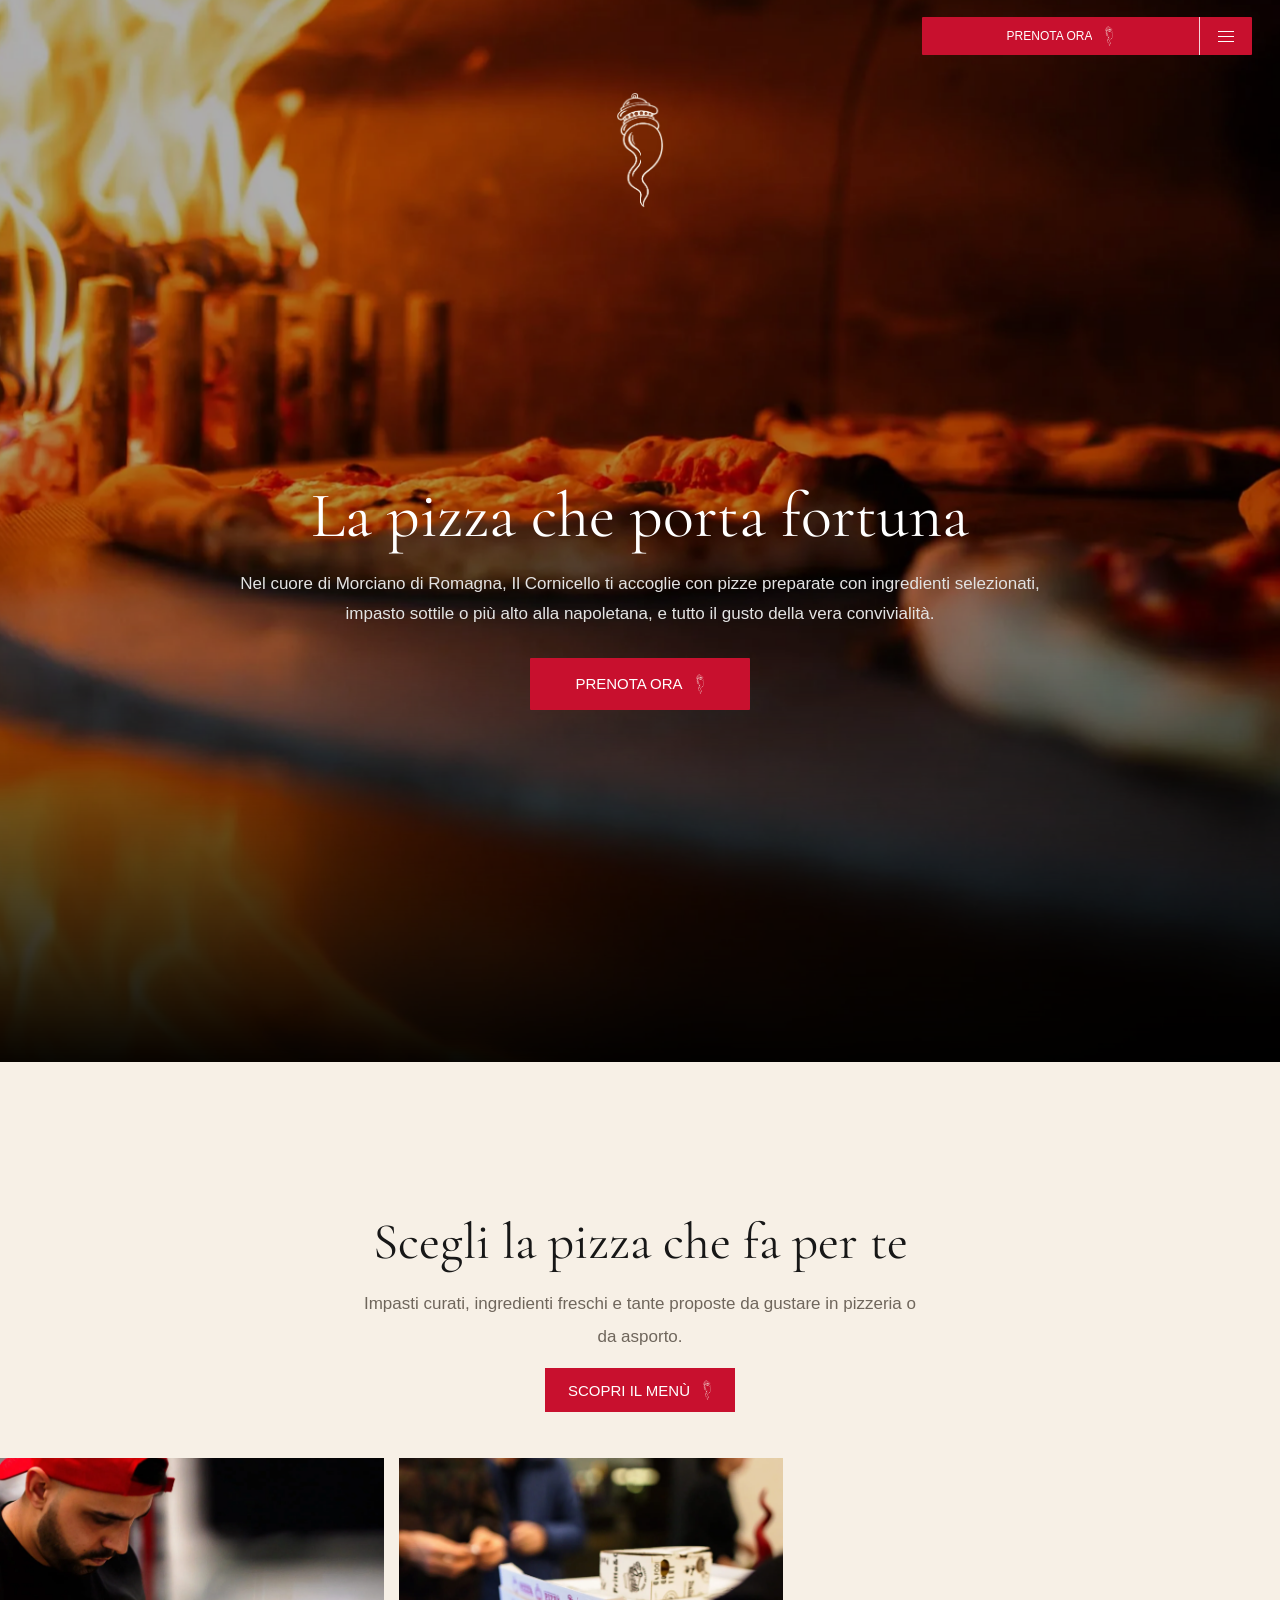
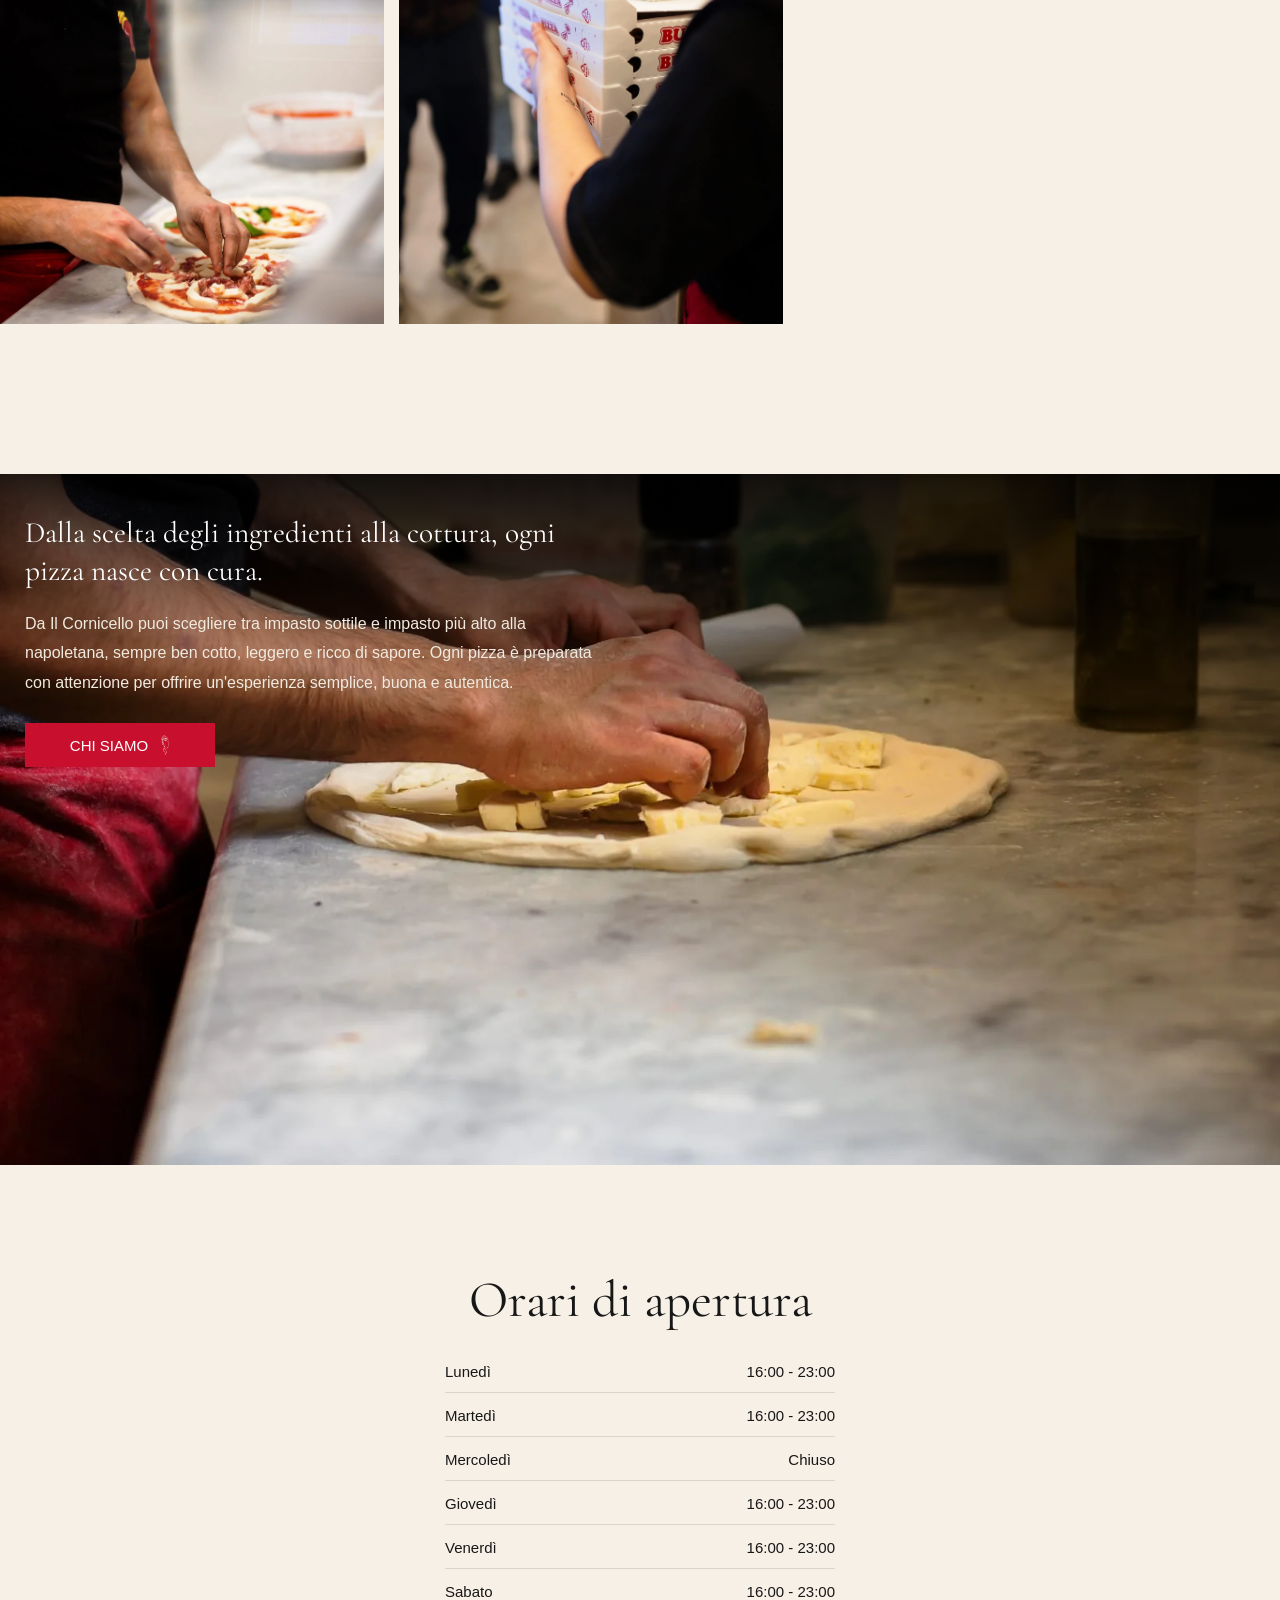
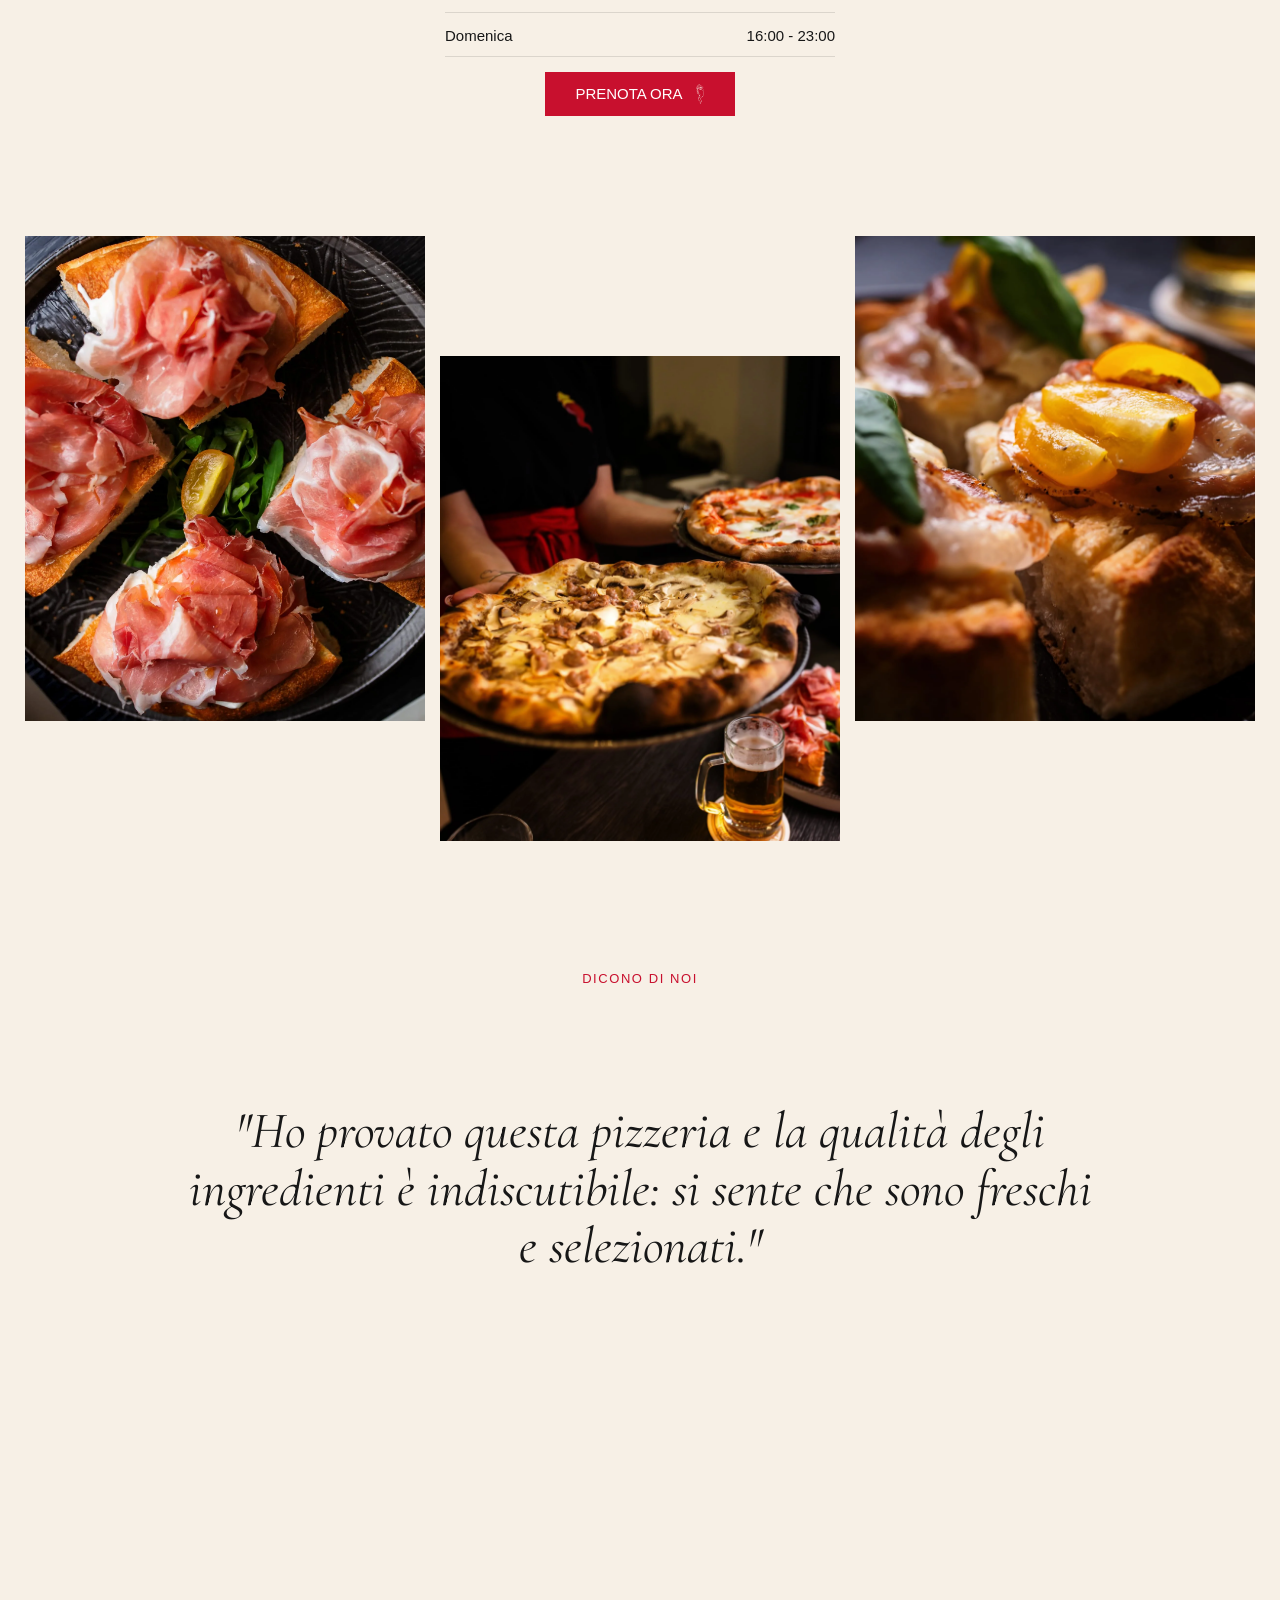
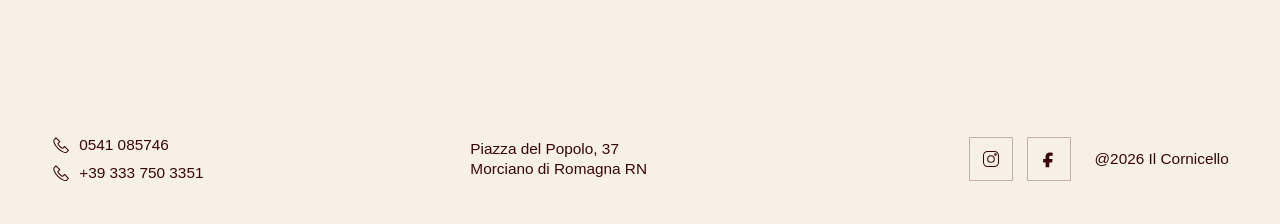
==== index.html @ b7843dc5 "Add Google Analytics tag" ====
<!doctype html>
<html lang="it">
  <head>
    <!-- Google tag (gtag.js) -->
    <script async src="https://www.googletagmanager.com/gtag/js?id=G-2DTFM0SFHN"></script>
    <script>
      window.dataLayer = window.dataLayer || [];
      function gtag(){dataLayer.push(arguments);}
      gtag('js', new Date());
      gtag('config', 'G-2DTFM0SFHN');
    </script>
    <meta charset="UTF-8" />
    <meta name="viewport" content="width=device-width, initial-scale=1.0" />
    <title>Il Cornicello | Pizzeria a Morciano di Romagna</title>
    <meta name="description" content="Il Cornicello è la pizzeria a Morciano di Romagna con pizze sottili, impasto più alto alla napoletana, fritti e specialità da gustare in pizzeria o da asporto." />
    <meta name="robots" content="index, follow, max-image-preview:large" />
    <meta name="theme-color" content="#d3072f" />
    <meta name="geo.region" content="IT-RN" />
    <meta name="geo.placename" content="Morciano di Romagna" />
    <link rel="canonical" href="https://pizzeriailcornicello.it/" />
    <link rel="alternate" hreflang="it-IT" href="https://pizzeriailcornicello.it/" />
    <link rel="alternate" hreflang="x-default" href="https://pizzeriailcornicello.it/" />
    <link rel="icon" type="image/png" href="assets/favicon.png?v=65" />
    <link rel="apple-touch-icon" href="assets/favicon.png?v=65" />
    <link rel="manifest" href="manifest.webmanifest" />
    <meta property="og:type" content="restaurant" />
    <meta property="og:locale" content="it_IT" />
    <meta property="og:site_name" content="Il Cornicello" />
    <meta property="og:title" content="Il Cornicello | Pizzeria a Morciano di Romagna" />
    <meta property="og:description" content="Pizze sottili, impasto più alto alla napoletana, fritti e specialità da gustare in pizzeria o da asporto a Morciano di Romagna." />
    <meta property="og:url" content="https://pizzeriailcornicello.it/" />
    <meta property="og:image" content="https://pizzeriailcornicello.it/assets/header-fire-pizza.webp" />
    <meta property="og:image:alt" content="Pizza de Il Cornicello nel forno" />
    <meta name="twitter:card" content="summary_large_image" />
    <meta name="twitter:title" content="Il Cornicello | Pizzeria a Morciano di Romagna" />
    <meta name="twitter:description" content="Pizze, fritti e specialità da Il Cornicello a Morciano di Romagna." />
    <meta name="twitter:image" content="https://pizzeriailcornicello.it/assets/header-fire-pizza.webp" />
    <link rel="preload" as="image" href="assets/header-fire-pizza.webp" fetchpriority="high" />
    <link rel="preconnect" href="https://fonts.googleapis.com" />
    <link rel="preconnect" href="https://fonts.gstatic.com" crossorigin />
    <link rel="preload" as="style" href="https://fonts.googleapis.com/css2?family=Cormorant+Garamond:wght@400;500&display=swap" onload="this.onload=null;this.rel='stylesheet'" />
    <link rel="preload" as="style" href="https://api.fontshare.com/v2/css?f[]=author@400&display=swap" onload="this.onload=null;this.rel='stylesheet'" />
    <noscript>
      <link href="https://fonts.googleapis.com/css2?family=Cormorant+Garamond:wght@400;500&display=swap" rel="stylesheet" />
      <link href="https://api.fontshare.com/v2/css?f[]=author@400&display=swap" rel="stylesheet" />
    </noscript>
    <link rel="stylesheet" href="styles.css?v=99" />
    <script type="application/ld+json">
      {
        "@context": "https://schema.org",
        "@graph": [
          {
            "@type": "WebSite",
            "@id": "https://pizzeriailcornicello.it/#website",
            "url": "https://pizzeriailcornicello.it/",
            "name": "Il Cornicello",
            "inLanguage": "it-IT"
          },
          {
            "@type": "Restaurant",
            "@id": "https://pizzeriailcornicello.it/#restaurant",
            "name": "Il Cornicello",
            "url": "https://pizzeriailcornicello.it/",
            "image": "https://pizzeriailcornicello.it/assets/header-fire-pizza.webp",
            "logo": "https://pizzeriailcornicello.it/assets/favicon.png",
            "servesCuisine": ["Pizza", "Pizzeria"],
            "telephone": ["+390541085746", "+393337503351"],
            "address": {
              "@type": "PostalAddress",
              "streetAddress": "Piazza del Popolo, 37",
              "postalCode": "47833",
              "addressLocality": "Morciano di Romagna",
              "addressRegion": "RN",
              "addressCountry": "IT"
            },
            "sameAs": [
              "https://www.instagram.com/pizzeria_il_cornicello/",
              "https://www.facebook.com/p/il-cornicello-61568496235045/"
            ],
            "hasMenu": "https://pizzeriailcornicello.it/assets/menu.pdf",
            "openingHoursSpecification": [
              {
                "@type": "OpeningHoursSpecification",
                "dayOfWeek": ["Monday", "Tuesday", "Thursday", "Friday", "Saturday", "Sunday"],
                "opens": "16:00",
                "closes": "23:00"
              }
            ]
          }
        ]
      }
    </script>
  </head>
  <body>
    <header class="site-header" data-header>
      <div class="header-actions">
        <a class="phone header-cta" href="https://wa.me/393773758689" target="_blank" rel="noopener noreferrer">PRENOTA ORA</a>
        <button class="menu-toggle" type="button" aria-label="Apri menu" aria-expanded="false" data-menu-toggle>
          <span></span>
          <span></span>
          <span></span>
        </button>
      </div>
    </header>

    <aside class="menu-drawer" aria-hidden="true" data-drawer>
      <div class="drawer-view drawer-view-menu" data-drawer-menu>
        <img class="drawer-logo" src="assets/outline-logo-white.webp" alt="" loading="lazy" decoding="async" />
        <nav class="drawer-links">
          <a href="#top">Home</a>
          <a href="assets/menu.pdf" type="application/pdf">Menù</a>
          <a href="chi-siamo.html">Chi siamo</a>
        </nav>
        <div class="drawer-contact">
          <p>Piazza del Popolo, 37<br />47833 Morciano di Romagna RN</p>
          <a href="tel:0541085746">
            <svg viewBox="0 0 24 24" aria-hidden="true">
              <path d="M6.6 3.8 4.3 6.1c-.8.8-.7 2.7.2 4.8 1 2.3 2.8 4.8 4.8 6.8s4.5 3.8 6.8 4.8c2.1.9 4 .9 4.8.2l2.3-2.3-5.1-5.1-2.2 2.2c-.5.5-2.4-.4-4.2-2.2s-2.7-3.7-2.2-4.2l2.2-2.2-5.1-5.1Z"></path>
            </svg>
            0541 085746
          </a>
          <a href="tel:+393337503351">
            <svg viewBox="0 0 24 24" aria-hidden="true">
              <path d="M6.6 3.8 4.3 6.1c-.8.8-.7 2.7.2 4.8 1 2.3 2.8 4.8 4.8 6.8s4.5 3.8 6.8 4.8c2.1.9 4 .9 4.8.2l2.3-2.3-5.1-5.1-2.2 2.2c-.5.5-2.4-.4-4.2-2.2s-2.7-3.7-2.2-4.2l2.2-2.2-5.1-5.1Z"></path>
            </svg>
            +39 333 750 3351
          </a>
        </div>
        <div class="drawer-socials" aria-label="Social">
          <a href="https://www.instagram.com/pizzeria_il_cornicello/?hl=en" aria-label="Instagram" target="_blank" rel="noopener noreferrer">
            <svg viewBox="0 0 24 24" aria-hidden="true">
              <rect x="3" y="3" width="18" height="18" rx="5"></rect>
              <circle cx="12" cy="12" r="4"></circle>
              <circle cx="17.4" cy="6.6" r="1"></circle>
            </svg>
          </a>
          <a href="https://www.facebook.com/p/il-cornicello-61568496235045/" aria-label="Facebook" target="_blank" rel="noopener noreferrer">
            <svg viewBox="0 0 24 24" aria-hidden="true">
              <path d="M14 8.2h2.4V4.4A18 18 0 0 0 13 4.2c-3.4 0-5.1 2.1-5.1 5v2.7H5v4.2h2.9V22h4.4v-5.9h3.4l.6-4.2h-4V9.6c0-.9.4-1.4 1.7-1.4Z"></path>
            </svg>
          </a>
        </div>
        <p>@2026 Il Cornicello</p>
      </div>
    </aside>

    <main id="top">
      <section class="hero" aria-label="Il Cornicello">
        <img src="assets/header-fire-pizza.webp" alt="Pizza nel forno a legna con fiamme vive" fetchpriority="high" decoding="async" />
        <img class="hero-mark" src="assets/outline-logo-white.webp" alt="" decoding="async" />
        <div class="hero-copy">
          <h1 data-reveal>La pizza che porta fortuna</h1>
          <p data-reveal>Nel cuore di Morciano di Romagna, Il Cornicello ti accoglie con pizze preparate con ingredienti selezionati, impasto sottile o più alto alla napoletana, e tutto il gusto della vera convivialità.</p>
          <a class="button button-light" href="https://wa.me/393773758689" target="_blank" rel="noopener noreferrer">PRENOTA ORA</a>
        </div>
      </section>

      <section class="intro-section" id="menu">
        <div class="section-copy centered">
          <h2 data-reveal>Scegli la pizza che fa per te</h2>
          <p data-reveal>Impasti curati, ingredienti freschi e tante proposte da gustare in pizzeria o da asporto.</p>
          <a class="text-link" href="assets/menu.pdf" type="application/pdf">Scopri il menù</a>
        </div>
        <div class="marquee" aria-hidden="true" data-marquee>
          <div class="marquee-track">
            <figure><img src="assets/gallery-pizzaiolo-pizza.webp" alt="" loading="eager" decoding="async" /></figure>
            <figure><img src="assets/gallery-forno-pizza.webp" alt="" loading="eager" decoding="async" /></figure>
            <figure><img src="assets/gallery-crostini.webp" alt="" loading="eager" decoding="async" /></figure>
            <figure><img src="assets/gallery-fritti-birra.webp" alt="" loading="eager" decoding="async" /></figure>
            <figure><img src="assets/slideshow-baba.webp" alt="" loading="eager" decoding="async" /></figure>
            <figure><img src="assets/gallery-pizza-gialla.webp" alt="" loading="eager" decoding="async" /></figure>
            <figure aria-hidden="true"><img src="assets/gallery-pizzaiolo-pizza.webp" alt="" loading="eager" decoding="async" /></figure>
            <figure aria-hidden="true"><img src="assets/gallery-forno-pizza.webp" alt="" loading="eager" decoding="async" /></figure>
            <figure aria-hidden="true"><img src="assets/gallery-crostini.webp" alt="" loading="eager" decoding="async" /></figure>
            <figure aria-hidden="true"><img src="assets/gallery-fritti-birra.webp" alt="" loading="eager" decoding="async" /></figure>
            <figure aria-hidden="true"><img src="assets/slideshow-baba.webp" alt="" loading="eager" decoding="async" /></figure>
            <figure aria-hidden="true"><img src="assets/gallery-pizza-gialla.webp" alt="" loading="eager" decoding="async" /></figure>
          </div>
        </div>
      </section>

      <section class="story-panel" id="story">
        <img src="assets/story-ingredients-pizzaiolo.webp" alt="Pizzaiolo de Il Cornicello mentre prepara una pizza al banco" loading="lazy" decoding="async" />
        <div class="story-copy">
          <h2 data-reveal>Dalla scelta degli ingredienti alla cottura, ogni pizza nasce con cura.</h2>
          <p data-reveal>Da Il Cornicello puoi scegliere tra impasto sottile e impasto più alto alla napoletana, sempre ben cotto, leggero e ricco di sapore. Ogni pizza è preparata con attenzione per offrire un'esperienza semplice, buona e autentica.</p>
          <a class="text-link story-link" href="chi-siamo.html">Chi siamo</a>
        </div>
      </section>

      <section class="hours-section" id="hours">
        <div class="section-copy centered hours-copy">
          <h2 class="hours-title" data-reveal>Orari di apertura</h2>
          <ul class="hours-list">
            <li><span>Lunedì</span><span>16:00 - 23:00</span></li>
            <li><span>Martedì</span><span>16:00 - 23:00</span></li>
            <li><span>Mercoledì</span><span>Chiuso</span></li>
            <li><span>Giovedì</span><span>16:00 - 23:00</span></li>
            <li><span>Venerdì</span><span>16:00 - 23:00</span></li>
            <li><span>Sabato</span><span>16:00 - 23:00</span></li>
            <li><span>Domenica</span><span>16:00 - 23:00</span></li>
          </ul>
          <a class="text-link" href="https://wa.me/393773758689" target="_blank" rel="noopener noreferrer">PRENOTA ORA</a>
        </div>

        <div class="staggered-grid bottom-grid" data-hours-gallery>
          <figure><img src="assets/hours-restaurant-1.webp" alt="Crostini e specialità serviti da Il Cornicello" loading="lazy" decoding="async" /></figure>
          <figure><img src="assets/hours-restaurant-2.webp" alt="Pizza e prodotti de Il Cornicello pronti al tavolo" loading="lazy" decoding="async" /></figure>
          <figure><img src="assets/hours-restaurant-3.webp" alt="Pizza de Il Cornicello servita con birra" loading="lazy" decoding="async" /></figure>
        </div>
      </section>

      <section class="news-section" id="reviews">
        <h2 class="reviews-title" data-reveal>Dicono di noi</h2>
        <div class="review-slider" id="review-list" data-review-slider>
          <article class="review-card is-active">
            <blockquote>"Ho provato questa pizzeria e la qualità degli ingredienti è indiscutibile: si sente che sono freschi e selezionati."</blockquote>
          </article>
          <article class="review-card">
            <blockquote>"Fanno sia impasto sottile che impasto un po' più alto alla napoletana, ma ben cotto e non gommoso."</blockquote>
          </article>
          <article class="review-card">
            <blockquote>"Pizza super ed ottima con ingredienti di qualità. Li straconsiglio perché oltre a fare una buonissima pizza sono davvero davvero molto carini e gentili. Grazie alla prossima."</blockquote>
          </article>
          <article class="review-card">
            <blockquote>"Una delle pizzerie migliori in cui sia mai stato. Esperienza veramente eccellente, l'ambiente è curato e pulito. Il personale è accogliente, gentile e sempre disponibile per ogni cosa."</blockquote>
          </article>
          <article class="review-card">
            <blockquote>"Il cibo non è assolutamente da meno: dei panini incredibili e una pizza fritta a dir poco speciale. Da provare assolutamente."</blockquote>
          </article>
          <article class="review-card">
            <blockquote>"Tutto perfetto! Pizze fantastiche, belle ma soprattutto molto buone! Servizio molto veloce e personale molto gentile e accogliente. TUTTO TOP."</blockquote>
          </article>
        </div>
      </section>
    </main>

    <footer class="site-footer" id="contacts">
      <div class="footer-minimal">
        <div class="footer-phone-stack" aria-label="Telefono">
          <a class="footer-phone" href="tel:0541085746" aria-label="Chiama Il Cornicello al numero fisso">
            <svg viewBox="0 0 24 24" aria-hidden="true">
              <path d="M6.6 3.8 4.3 6.1c-.8.8-.7 2.7.2 4.8 1 2.3 2.8 4.8 4.8 6.8s4.5 3.8 6.8 4.8c2.1.9 4 .9 4.8.2l2.3-2.3-5.1-5.1-2.2 2.2c-.5.5-2.4-.4-4.2-2.2s-2.7-3.7-2.2-4.2l2.2-2.2-5.1-5.1Z"></path>
            </svg>
            <span class="footer-phone-text">0541 085746</span>
          </a>
          <a class="footer-phone" href="tel:+393337503351" aria-label="Chiama Il Cornicello al cellulare">
            <svg viewBox="0 0 24 24" aria-hidden="true">
              <path d="M6.6 3.8 4.3 6.1c-.8.8-.7 2.7.2 4.8 1 2.3 2.8 4.8 4.8 6.8s4.5 3.8 6.8 4.8c2.1.9 4 .9 4.8.2l2.3-2.3-5.1-5.1-2.2 2.2c-.5.5-2.4-.4-4.2-2.2s-2.7-3.7-2.2-4.2l2.2-2.2-5.1-5.1Z"></path>
            </svg>
            <span class="footer-phone-text">+39 333 750 3351</span>
          </a>
        </div>
        <address>Piazza del Popolo, 37<br />Morciano di Romagna RN</address>
        <nav class="footer-socials" aria-label="Social footer">
          <a href="https://www.instagram.com/pizzeria_il_cornicello/?hl=en" aria-label="Instagram" target="_blank" rel="noopener noreferrer">
            <svg viewBox="0 0 24 24" aria-hidden="true">
              <rect x="3" y="3" width="18" height="18" rx="5"></rect>
              <circle cx="12" cy="12" r="4"></circle>
              <circle cx="17.4" cy="6.6" r="1"></circle>
            </svg>
          </a>
          <a href="https://www.facebook.com/p/il-cornicello-61568496235045/" aria-label="Facebook" target="_blank" rel="noopener noreferrer">
            <svg viewBox="0 0 24 24" aria-hidden="true">
              <path d="M14 8.2h2.4V4.4A18 18 0 0 0 13 4.2c-3.4 0-5.1 2.1-5.1 5v2.7H5v4.2h2.9V22h4.4v-5.9h3.4l.6-4.2h-4V9.6c0-.9.4-1.4 1.7-1.4Z"></path>
            </svg>
          </a>
        </nav>
        <p>@2026 Il Cornicello</p>
      </div>
    </footer>

    <script src="script.js?v=99"></script>
  </body>
</html>
---- styles.css ----
:root {
  --red: #c8102e;
  --gold: #d9a441;
  --cream: #f7f0e6;
  --black: #171717;
  --green: #3f5a36;
  --gray: #6f665c;
  --muted: #c9bba8;
  --white: #ffffff;
  --footer-field: #2b2b2b;
  --gilda: "Cormorant Garamond", Georgia, serif;
  --luxury: "Cormorant Garamond", Georgia, serif;
  --body: "Author", Arial, sans-serif;
  --nav-width: 330px;
  --nav-height: 38px;
  --menu-duration: 760ms;
  --menu-ease: cubic-bezier(0.22, 0.61, 0.36, 1);
  --menu-blur: 22px;
}

* {
  box-sizing: border-box;
}

html {
  max-width: 100%;
  overscroll-behavior-x: none;
  overflow-x: hidden;
  scroll-behavior: smooth;
  width: 100%;
}

body {
  margin: 0;
  background: var(--cream);
  color: var(--black);
  font-family: var(--body);
  font-weight: 400;
  letter-spacing: 0;
  max-width: 100%;
  overscroll-behavior-x: none;
  overflow-x: hidden;
  width: 100%;
}

img {
  -webkit-touch-callout: none;
  -webkit-user-drag: none;
  -webkit-user-select: none;
  display: block;
  height: 100%;
  object-fit: cover;
  pointer-events: none;
  user-select: none;
  width: 100%;
}

a {
  color: inherit;
  text-decoration: none;
}

.site-header {
  align-items: center;
  color: var(--white);
  display: flex;
  justify-content: flex-end;
  left: 0;
  min-height: 72px;
  padding: 14px 28px;
  position: fixed;
  right: 0;
  top: 0;
  transform: none;
  transition: color 180ms ease;
  z-index: 10;
}

.site-header.is-scrolled,
.site-header.is-open {
  backdrop-filter: none;
}

.phone {
  font-size: 15px;
  font-weight: 400;
  line-height: 1.8;
}

.header-actions {
  align-items: center;
  background: var(--red);
  border: 0;
  border-radius: 1px;
  display: flex;
  min-height: var(--nav-height);
  overflow: hidden;
  position: relative;
  flex: 0 0 var(--nav-width);
  transition: opacity 240ms ease, transform 680ms cubic-bezier(0.19, 1, 0.22, 1);
  width: var(--nav-width);
  z-index: 11;
}

.header-actions::before,
.header-actions::after {
  background-repeat: no-repeat;
  content: "";
  inset: 0;
  pointer-events: none;
  position: absolute;
  z-index: 3;
}

.header-actions::before {
  background-image:
    linear-gradient(rgba(255, 255, 255, 0.92), rgba(255, 255, 255, 0.92)),
    linear-gradient(rgba(255, 255, 255, 0.92), rgba(255, 255, 255, 0.92));
  background-position: left top, left bottom;
  background-size: 100% 1px, 100% 1px;
  transform: scaleX(0);
  transform-origin: left;
  transition: transform var(--menu-duration) var(--menu-ease);
}

.header-actions::after {
  display: none;
}

body.menu-open .header-actions {
  opacity: 1;
  pointer-events: auto;
  transform: none;
}

body.menu-open .header-actions::before {
  transform: scaleX(1);
}

.header-cta {
  align-items: center;
  background: transparent;
  border: 0;
  border-radius: 0;
  border-right: 1px solid rgba(255, 255, 255, 0.82);
  color: var(--white);
  display: inline-flex;
  font-size: 12px;
  flex: 1 1 auto;
  justify-content: center;
  min-height: var(--nav-height);
  min-width: 0;
  gap: 12px;
  outline: 0;
  padding: 0 48px;
  text-transform: uppercase;
  transition: background 180ms ease, color 180ms ease, transform 180ms ease;
  -webkit-tap-highlight-color: transparent;
}

.header-cta:hover {
  background: var(--white);
  color: var(--red);
  transform: none;
}

body.menu-open .header-cta:hover,
body.menu-open .menu-toggle:hover {
  background: var(--white);
  color: var(--red);
}

.header-cta:hover .cta-icon::before,
body.menu-open .header-cta:hover .cta-icon::before {
  background-image: url("assets/outline-logo-red.webp");
}

.menu-toggle {
  background: transparent;
  border: 0;
  border-radius: 0;
  color: var(--white);
  display: grid;
  gap: 4px;
  height: var(--nav-height);
  outline: 0;
  place-content: center;
  padding: 0;
  transition: background 180ms ease, transform 180ms ease;
  flex: 0 0 52px;
  width: 52px;
  z-index: 2;
  -webkit-tap-highlight-color: transparent;
}

.header-cta:focus,
.header-cta:focus-visible,
.menu-toggle:focus,
.menu-toggle:focus-visible {
  outline: 0;
  box-shadow: none;
}

.menu-toggle span {
  background: currentColor;
  display: block;
  height: 1px;
  position: static;
  transition: opacity var(--menu-duration) var(--menu-ease), transform var(--menu-duration) var(--menu-ease);
  width: 16px;
}

body.menu-open .menu-toggle span:first-child {
  transform: translateY(5px) rotate(45deg);
}

body.menu-open .menu-toggle span:nth-child(2) {
  opacity: 0;
}

body.menu-open .menu-toggle span:last-child {
  transform: translateY(-5px) rotate(-45deg);
}

.menu-toggle:hover {
  background: rgba(255, 255, 255, 0.1);
  color: var(--white);
  transform: none;
}

.menu-drawer {
  background: var(--red);
  border: 0;
  border-radius: 1px;
  color: var(--cream);
  display: grid;
  grid-template-rows: auto auto auto auto;
  height: 0;
  opacity: 1;
  overflow: hidden;
  pointer-events: none;
  position: fixed;
  right: 28px;
  top: calc(14px + var(--nav-height));
  transform: none;
  transform-origin: top right;
  transition: height var(--menu-duration) var(--menu-ease);
  width: var(--nav-width);
  z-index: 9;
}

body.menu-instant-close .menu-drawer {
  transition: none;
}

body.menu-closing .menu-drawer {
  transition: height var(--menu-duration) var(--menu-ease);
}

body.menu-open .menu-drawer {
  height: min(582px, calc(100vh - 28px - var(--nav-height)));
  pointer-events: auto;
  transform: none;
  width: var(--nav-width);
}

.drawer-view {
  display: grid;
  grid-template-rows: auto auto auto auto;
  inset: 0;
  min-height: 100%;
  opacity: 0.58;
  overflow: hidden;
  position: absolute;
  filter: blur(var(--menu-blur));
  transform: translateY(-4px);
  transition: filter var(--menu-duration) var(--menu-ease), opacity var(--menu-duration) ease, transform var(--menu-duration) var(--menu-ease);
}

.drawer-view-menu {
  pointer-events: auto;
}

body.menu-open .drawer-view {
  filter: blur(0);
  opacity: 1;
  transform: translateY(0);
  transition-delay: 0ms;
}

body.menu-closing .drawer-view,
body.menu-instant-close .drawer-view {
  filter: blur(var(--menu-blur));
  opacity: 0.24;
  pointer-events: none;
  transform: translateY(0);
  transition: filter var(--menu-duration) var(--menu-ease), opacity var(--menu-duration) ease, transform var(--menu-duration) var(--menu-ease);
}

.drawer-logo {
  opacity: 0.55;
  height: 50px;
  justify-self: start;
  margin: 20px 22px 0;
  object-fit: contain;
  transform: translateY(10px);
  transition: filter var(--menu-duration) var(--menu-ease), opacity var(--menu-duration) ease, transform var(--menu-duration) var(--menu-ease);
  width: 23px;
  filter: blur(18px);
}

body.menu-open .drawer-logo {
  filter: blur(0);
  opacity: 1;
  transform: translateY(0);
}

.drawer-links {
  display: grid;
  gap: 5px;
  padding: 14px 22px 14px;
}

.drawer-links a {
  align-items: baseline;
  display: block;
  font-family: var(--gilda);
  font-size: clamp(31px, 3vw, 39px);
  filter: blur(var(--menu-blur));
  opacity: 0.58;
  line-height: 1;
  transform: translateY(16px);
  position: relative;
  transition: color 220ms ease, filter var(--menu-duration) var(--menu-ease), opacity var(--menu-duration) ease, transform var(--menu-duration) var(--menu-ease);
}

body.menu-open .drawer-links a {
  filter: blur(0);
  opacity: 1;
  transform: translateY(0);
  transition:
    color 220ms ease,
    filter var(--menu-duration) var(--menu-ease),
    opacity var(--menu-duration) ease,
    transform var(--menu-duration) var(--menu-ease);
}

body.menu-closing .drawer-logo,
body.menu-closing .drawer-links a,
body.menu-closing .drawer-contact,
body.menu-closing .drawer-socials,
body.menu-closing .drawer-view-menu > p,
body.menu-instant-close .drawer-logo,
body.menu-instant-close .drawer-links a,
body.menu-instant-close .drawer-contact,
body.menu-instant-close .drawer-socials,
body.menu-instant-close .drawer-view-menu > p {
  filter: blur(16px);
  opacity: 0.18;
  transform: translateY(0);
  transition: filter var(--menu-duration) var(--menu-ease), opacity var(--menu-duration) ease, transform var(--menu-duration) var(--menu-ease);
  transition-delay: 0ms;
}

body.menu-instant-close .drawer-view,
body.menu-instant-close .drawer-logo,
body.menu-instant-close .drawer-links a,
body.menu-instant-close .drawer-contact,
body.menu-instant-close .drawer-socials,
body.menu-instant-close .drawer-view-menu > p {
  transition: none;
}

.drawer-links a:hover {
  color: var(--gold);
  filter: blur(0);
  transform: none;
}

.drawer-links a::after {
  background: currentColor;
  bottom: -3px;
  content: "";
  height: 1px;
  left: 0;
  position: absolute;
  transform: scaleX(0);
  transform-origin: left;
  transition: transform 260ms ease;
  width: 100%;
}

.drawer-links a:hover::after {
  transform: scaleX(1);
}

.drawer-contact,
.drawer-socials,
.drawer-view-menu > p {
  border-top: 1px solid rgba(255, 255, 255, 0.54);
  display: flex;
  gap: 14px;
  filter: blur(16px);
  opacity: 0.55;
  padding: 10px 22px;
  transform: translateY(12px);
  transition: opacity var(--menu-duration) ease, transform var(--menu-duration) var(--menu-ease), filter var(--menu-duration) var(--menu-ease);
}

body.menu-open .drawer-contact,
body.menu-open .drawer-socials,
body.menu-open .drawer-view-menu > p {
  filter: blur(0);
  opacity: 1;
  transform: translateY(0);
}

.drawer-contact {
  align-items: flex-start;
  flex-direction: column;
  gap: 3px;
}

.drawer-contact p,
.drawer-contact a {
  font-family: var(--gilda);
  font-size: clamp(16px, 1.8vw, 20px);
  line-height: 1.18;
  margin: 0;
  position: relative;
  transition: color 220ms ease, transform 220ms ease;
}

.drawer-contact a {
  align-items: center;
  display: inline-flex;
  gap: 8px;
}

.drawer-contact a svg {
  fill: none;
  height: 16px;
  stroke: currentColor;
  stroke-linecap: round;
  stroke-linejoin: round;
  stroke-width: 1.35;
  width: 16px;
}

.drawer-contact a:hover {
  color: var(--gold);
  transform: translateY(-2px);
}

.drawer-contact a::after {
  background: currentColor;
  bottom: -2px;
  content: "";
  height: 1px;
  left: 0;
  position: absolute;
  transform: scaleX(0);
  transform-origin: left;
  transition: transform 240ms ease;
  width: 100%;
}

.drawer-contact a:hover::after {
  transform: scaleX(1);
}

.drawer-socials a {
  align-items: center;
  border: 1px solid rgba(247, 240, 230, 0.8);
  border-radius: 1px;
  display: inline-flex;
  height: 30px;
  justify-content: center;
  transition: background 220ms ease, color 220ms ease, transform 220ms ease;
  width: 30px;
}

.drawer-socials a:hover {
  background: var(--white);
  color: var(--red);
  transform: translateY(-2px);
}

.drawer-socials svg {
  fill: none;
  height: 18px;
  stroke: currentColor;
  stroke-linecap: round;
  stroke-linejoin: round;
  stroke-width: 1.2;
  width: 18px;
}

.drawer-socials path {
  fill: currentColor;
  stroke: none;
}

.drawer-socials a:first-child svg {
  fill: none;
}

.drawer-socials a:first-child path {
  fill: none;
  stroke: currentColor;
}

.drawer-view-menu > p {
  font-family: var(--gilda);
  font-size: clamp(16px, 2vw, 20px);
  margin: 0;
  width: 100%;
}

.hero {
  align-items: center;
  color: var(--white);
  display: flex;
  justify-content: center;
  min-height: 118vh;
  overflow: hidden;
  position: relative;
}

.hero::before {
  background: rgba(0, 0, 0, 0.32);
  content: "";
  inset: 0;
  position: absolute;
  z-index: 1;
}

.hero::after,
.story-panel::after {
  background: linear-gradient(0deg, rgba(0, 0, 0, 0.95), rgba(0, 0, 0, 0));
  bottom: 0;
  content: "";
  height: 38%;
  left: 0;
  position: absolute;
  right: 0;
  z-index: 1;
}

.hero > img:not(.hero-mark),
.story-panel > img {
  inset: 0;
  position: absolute;
}

.hero > img:not(.hero-mark) {
  height: 116%;
  top: -8%;
  transform: translate3d(0, var(--hero-image-shift, 0px), 0) scale(var(--hero-image-scale, 1.08));
  transition: transform 80ms linear;
}

.hero-mark {
  animation: none;
  clip-path: none;
  filter: none;
  height: 116px;
  left: 50%;
  object-fit: contain;
  position: absolute;
  top: 92px;
  transform: translateX(-50%);
  width: 58px;
  z-index: 2;
}

.hero-copy {
  transform: translate3d(0, var(--hero-copy-shift, 0px), 0);
  transition: transform 80ms linear;
}

.hero-copy {
  margin-top: 14vh;
  max-width: 860px;
  padding: 0 24px;
  position: relative;
  text-align: center;
  z-index: 2;
}

h1,
h2 {
  font-family: var(--gilda);
  font-weight: 400;
  margin: 0;
}

h1 {
  font-size: clamp(44px, 5vw, 64px);
  line-height: 1.2;
}

.hero-copy p {
  color: #e3e3e3;
  font-size: 17px;
  line-height: 1.75;
  margin: 14px 0 29px;
}

.button {
  align-items: center;
  display: inline-flex;
  font-size: 15px;
  gap: 12px;
  justify-content: center;
  line-height: 1;
  border-radius: 1px;
  min-width: 220px;
  overflow: hidden;
  padding: 16px 20px;
  transition: background 180ms ease, color 180ms ease, transform 180ms ease;
}

.button,
.text-link,
.header-cta,
.footer-cta {
  overflow: hidden;
  -webkit-tap-highlight-color: transparent;
}

.cta-control {
  align-items: center;
}

.cta-label {
  display: grid;
  line-height: 1;
  overflow: hidden;
  position: relative;
}

.cta-line {
  display: block;
  grid-area: 1 / 1;
  transition: transform 520ms cubic-bezier(0.19, 1, 0.22, 1);
  white-space: nowrap;
}

.cta-line-current {
  transform: translateY(0);
}

.cta-line-hover {
  transform: translateY(115%);
}

.cta-control:hover .cta-line-current {
  transform: translateY(-115%);
}

.cta-control:hover .cta-line-hover {
  transform: translateY(0);
}

.cta-control:not(:hover) .cta-line-current,
.cta-control:not(:hover) .cta-line-hover {
  transition-duration: 560ms;
}

.cta-label {
  overflow: hidden;
}

.cta-icon {
  display: inline-block;
  flex: 0 0 auto;
  height: 20px;
  min-width: 10px;
  overflow: hidden;
  position: relative;
  transition: transform 220ms ease;
  width: 10px;
}

.cta-icon::before,
.cta-icon::after {
  content: "";
  inset: 0;
  position: absolute;
}

.cta-icon::before {
  background: url("assets/outline-logo-white.webp") center / contain no-repeat;
}

.cta-icon::after {
  display: none;
}

.cta-control:hover .cta-icon {
  transform: scale(1.08);
}

.button-light {
  background: var(--red);
  color: var(--white);
}

.button:hover,
.text-link:hover {
  transform: translateY(-2px);
}

.button-light:hover {
  background: var(--white);
  color: var(--red);
}

.button-light:hover .cta-icon::before,
.text-link:hover .cta-icon::before {
  background-image: url("assets/outline-logo-red.webp");
}

.intro-section,
.news-section {
  overflow-x: clip;
  padding: 150px 25px 0;
}

.news-section {
  align-items: center;
  display: flex;
  flex-direction: column;
  min-height: 78vh;
  padding: 130px 25px;
}

.intro-section,
.hours-section,
.news-section {
  background: var(--cream);
}

.section-copy {
  margin: 0 auto 60px;
  max-width: 720px;
}

.centered {
  text-align: center;
}

.section-copy h2 {
  font-size: clamp(38px, 4vw, 54px);
  line-height: 1.2;
}

.section-copy p {
  color: var(--gray);
  font-size: 17px;
  line-height: 1.9;
  margin: 15px auto 0;
  max-width: 560px;
}

.text-link {
  align-items: center;
  background: var(--red);
  border-bottom: 0;
  color: var(--white);
  display: inline-flex;
  font-size: 15px;
  gap: 12px;
  justify-content: center;
  line-height: 1.7;
  margin-top: 15px;
  min-width: 190px;
  padding: 12px 22px;
  text-transform: uppercase;
  transition: background 180ms ease, color 180ms ease, transform 180ms ease;
}

.text-link:hover {
  background: var(--gold);
  color: var(--black);
}

.text-link-light {
  background: var(--red);
  color: var(--white);
}

.text-link-light:hover {
  background: var(--white);
  color: var(--red);
}

@media (hover: none), (pointer: coarse) {
  .cta-control:hover .cta-line-current,
  .cta-control:active .cta-line-current {
    transform: translateY(0);
  }

  .cta-control:hover .cta-line-hover,
  .cta-control:active .cta-line-hover {
    transform: translateY(115%);
  }

  .cta-control:hover .cta-icon,
  .cta-control:active .cta-icon,
  .button:hover,
  .button:active,
  .text-link:hover,
  .text-link:active,
  .footer-cta:hover,
  .footer-cta:active {
    transform: none;
  }

  .header-cta:hover,
  .header-cta:active,
  .menu-toggle:hover,
  .menu-toggle:active {
    background: transparent;
    color: var(--white);
    transform: none;
  }

  .header-cta:hover .cta-icon::before,
  .header-cta:active .cta-icon::before,
  .button-light:hover .cta-icon::before,
  .button-light:active .cta-icon::before,
  .text-link:hover .cta-icon::before,
  .text-link:active .cta-icon::before {
    background-image: url("assets/outline-logo-white.webp");
  }

  .button-light:hover,
  .button-light:active,
  .text-link:hover,
  .text-link:active,
  .text-link-light:hover,
  .text-link-light:active {
    background: var(--red);
    color: var(--white);
  }

  .drawer-links a:hover,
  .drawer-contact a:hover,
  .footer-phone:hover,
  .footer-navs a:hover,
  .footer-bottom a:hover {
    color: inherit;
    transform: none;
  }

  .drawer-links a:hover::after,
  .drawer-contact a:hover::after,
  .footer-phone:hover .footer-phone-text::after {
    transform: scaleX(0);
  }

  .drawer-socials a:hover,
  .footer-socials a:hover {
    background: transparent;
    color: inherit;
    transform: none;
  }

  .footer-socials a:hover {
    border-color: rgba(74, 7, 8, 0.28);
  }

  .footer-cta:hover {
    background: #4a0708;
    color: var(--cream);
    transform: none;
  }

  figure:hover img,
  .news-grid article:hover img {
    filter: none;
    transform: none;
  }

  .details-stage:hover .details-photo {
    filter: none;
    opacity: 1;
  }

  .marquee,
  .marquee * {
    pointer-events: none;
  }
}

.marquee {
  --marquee-duration: 72s;
  --marquee-gap: 15px;
  margin: -14px -25px 0;
  overflow: hidden;
  padding: 0;
  touch-action: pan-y;
  width: auto;
}

.marquee-track {
  animation: marquee-loop var(--marquee-duration) linear infinite;
  display: flex;
  gap: var(--marquee-gap);
  transform: translate3d(0, 0, 0);
  will-change: transform;
  width: max-content;
}

.marquee figure {
  aspect-ratio: 613 / 744;
  border-radius: 0;
  box-shadow: none;
  flex: 0 0 clamp(280px, 30vw, 560px);
  flex-shrink: 0;
  margin: 0;
  overflow: hidden;
}

.marquee figure:first-child img {
  object-position: center 42%;
}

.marquee figure:nth-child(2) img {
  object-position: center 58%;
}

.marquee figure:nth-child(5) img {
  object-position: center 52%;
}

@media (prefers-reduced-motion: reduce) {
  .marquee-track {
    animation: none;
    transform: translate3d(0, 0, 0) !important;
  }
}

@keyframes marquee-loop {
  from {
    transform: translate3d(0, 0, 0);
  }

  to {
    transform: translate3d(calc(var(--marquee-distance, 0px) * -1), 0, 0);
  }
}

.image-triptych,
.staggered-grid,
.news-grid {
  display: grid;
  gap: 15px;
  grid-template-columns: repeat(3, minmax(0, 1fr));
}

.wide-note {
  color: var(--gray);
  font-size: 17px;
  line-height: 1.9;
  margin: 34px auto 0;
  max-width: 760px;
  text-align: center;
}

figure {
  margin: 0;
  overflow: hidden;
}

figure img {
  transition: filter 350ms ease, transform 450ms ease;
}

figure:hover img,
.news-grid article:hover img {
  filter: saturate(1.08) contrast(1.04);
  transform: scale(1.035);
}

.image-triptych figure {
  aspect-ratio: 613 / 744;
}

.story-panel {
  color: var(--white);
  margin-top: 150px;
  min-height: 54vw;
  overflow: hidden;
  position: relative;
}

.story-panel::after {
  background: linear-gradient(180deg, rgba(0, 0, 0, 0.86), rgba(0, 0, 0, 0));
  bottom: auto;
  height: 36%;
  top: 0;
}

.story-copy {
  max-width: 620px;
  padding: 40px 25px;
  position: relative;
  z-index: 2;
}

.story-panel > img {
  inset: 0;
  object-position: center;
  position: absolute;
  transform: none;
}

@media (min-width: 901px) {
  .story-panel {
    background: #15100b;
  }

  .story-panel > img {
    object-fit: cover;
    object-position: center bottom;
  }
}

.story-copy h2 {
  font-size: clamp(28px, 2.3vw, 34px);
  line-height: 1.3;
}

.story-copy p {
  color: #f1eadf;
  font-size: 16px;
  line-height: 1.85;
  margin: 18px 0 0;
  max-width: 620px;
}

.story-link {
  margin-top: 26px;
}

.hours-section {
  padding: 0 25px 0;
}

.pizza-showcase {
  background: #53594c;
  color: var(--cream);
  margin: 0 -25px;
  min-height: 330vh;
  overflow: visible;
  position: relative;
}

.pizza-showcase::before {
  border: 1px solid rgba(217, 164, 65, 0.08);
  border-radius: 50%;
  content: "";
  height: 76vw;
  left: -18vw;
  pointer-events: none;
  position: absolute;
  top: 8vw;
  transform: rotate(-18deg);
  width: 108vw;
}

.pizza-sticky {
  height: 78vh;
  overflow: hidden;
  position: sticky;
  top: 11vh;
}

.pizza-track {
  display: grid;
  grid-template-columns: 34vw repeat(6, minmax(300px, 34vw));
  gap: clamp(38px, 6vw, 96px);
  height: 100%;
  padding: clamp(46px, 6vw, 86px) clamp(36px, 9vw, 140px);
  transform: translate3d(var(--pizza-shift, 0px), 0, 0);
  transition: transform 180ms cubic-bezier(0.19, 1, 0.22, 1);
  width: max-content;
  will-change: transform;
}

.pizza-intro {
  align-self: start;
  max-width: 430px;
  padding-top: 4vh;
}

.pizza-intro h2 {
  color: var(--cream);
  font-size: clamp(42px, 4.8vw, 72px);
  line-height: 0.96;
}

.pizza-intro p {
  color: rgba(247, 240, 230, 0.72);
  font-size: 16px;
  line-height: 1.6;
  margin: 22px 0 0;
}

.pizza-card {
  align-self: center;
  display: grid;
  justify-items: center;
  overflow: visible;
  position: relative;
}

.pizza-card:nth-child(2) {
  align-self: end;
  padding-bottom: 10vh;
}

.pizza-card:nth-child(3) {
  align-self: start;
  padding-top: 13vh;
}

.pizza-card:nth-child(4) {
  align-self: end;
  padding-bottom: 2vh;
}

.pizza-card:nth-child(5) {
  align-self: start;
  padding-top: 4vh;
}

.pizza-card:nth-child(6) {
  align-self: end;
  padding-bottom: 15vh;
}

.pizza-card:nth-child(7) {
  align-self: center;
  padding-top: 6vh;
}

.pizza-sprite {
  background-image: url("assets/pizze-senza-sfondo.webp");
  background-repeat: no-repeat;
  background-size: 300% 200%;
  display: block;
  filter: drop-shadow(0 28px 42px rgba(22, 12, 5, 0.2));
  height: clamp(210px, 24vw, 390px);
  width: clamp(210px, 24vw, 390px);
}

.pizza-sprite-1 {
  background-position: 0% 0%;
}

.pizza-sprite-2 {
  background-position: 50% 0%;
}

.pizza-sprite-3 {
  background-position: 100% 0%;
}

.pizza-sprite-4 {
  background-position: 0% 100%;
}

.pizza-sprite-5 {
  background-position: 50% 100%;
}

.pizza-sprite-6 {
  background-position: 100% 100%;
}

.pizza-card figcaption {
  color: var(--cream);
  margin-top: 18px;
  max-width: 300px;
  position: relative;
  text-align: center;
}

.pizza-card figcaption h3,
.pizza-card figcaption p {
  margin: 0;
  overflow: hidden;
  position: relative;
}

.pizza-card figcaption h3 {
  font-size: clamp(17px, 1.45vw, 24px);
  line-height: 1.05;
  text-transform: uppercase;
}

.pizza-card figcaption p {
  color: rgba(247, 240, 230, 0.72);
  font-size: 14px;
  line-height: 1.35;
  margin-top: 8px;
}

.pizza-card figcaption h3::after,
.pizza-card figcaption p::after {
  background: #343a31;
  content: "";
  inset: 0;
  opacity: 0;
  position: absolute;
  transform: scaleX(0);
  transform-origin: left;
}

.pizza-card.is-visible figcaption h3::after,
.pizza-card.is-visible figcaption p::after {
  animation: pizzaTextMask 1180ms cubic-bezier(0.19, 1, 0.22, 1) forwards;
  animation-delay: 520ms;
}

.pizza-card.is-visible figcaption p::after {
  animation-delay: 860ms;
}

@keyframes pizzaTextMask {
  0% {
    opacity: 0;
    transform: scaleX(0);
  }

  22% {
    opacity: 1;
    transform: scaleX(1);
  }

  46% {
    opacity: 1;
    transform: translateX(0);
  }

  100% {
    opacity: 1;
    transform: translateX(105%);
  }
}

.details-stage {
  isolation: isolate;
  margin: 0 -25px;
  min-height: clamp(620px, 62vw, 820px);
  overflow: hidden;
  perspective: 1200px;
  position: relative;
}

.details-stage::before {
  background: radial-gradient(circle at center, rgba(247, 240, 230, 0.34), rgba(247, 240, 230, 0.76) 66%);
  content: "";
  inset: 0;
  position: absolute;
  z-index: 0;
}

.details-copy {
  left: 50%;
  margin: 0;
  max-width: 650px;
  position: absolute;
  text-align: center;
  top: 50%;
  transform: translate(-50%, -50%);
  width: min(88vw, 650px);
  z-index: 2;
}

.details-copy h2 {
  font-size: clamp(38px, 4vw, 54px);
  line-height: 1.2;
}

.details-copy p {
  color: var(--gray);
  font-size: 17px;
  line-height: 1.35;
  margin: 8px auto 0;
  max-width: 560px;
  text-transform: none;
}

.details-photo {
  box-shadow: 0 18px 42px rgba(58, 5, 7, 0.08);
  filter: blur(0.8px) saturate(1.02);
  opacity: 0.86;
  overflow: visible;
  position: absolute;
  transform: translate3d(calc((var(--detail-shift, 0px) * var(--detail-dir, 1)) + var(--magnet-x, 0px)), var(--magnet-y, 0px), 0) rotate(var(--detail-tilt, 0deg));
  transition: transform 360ms cubic-bezier(0.19, 1, 0.22, 1), filter 260ms ease, opacity 260ms ease;
  will-change: transform;
  z-index: 1;
}

.details-photo img {
  box-shadow: 0 18px 42px rgba(58, 5, 7, 0.08);
  height: 100%;
  object-fit: cover;
  transform: scale(1);
  width: 100%;
}

.details-photo figcaption {
  color: var(--red);
  font-size: 11px;
  line-height: 1;
  margin-top: 12px;
  text-align: center;
  text-transform: uppercase;
}

.details-stage:hover .details-photo {
  filter: blur(0.2px) saturate(1.08);
  opacity: 0.94;
}

.details-photo-1 {
  --detail-dir: -0.8;
  --detail-tilt: -1.8deg;
  aspect-ratio: 1 / 1;
  left: 8%;
  top: 10%;
  width: clamp(130px, 14vw, 210px);
}

.details-photo-2 {
  --detail-dir: 1.08;
  --detail-tilt: 1.2deg;
  aspect-ratio: 4 / 3;
  right: 10%;
  left: auto;
  top: 8%;
  width: clamp(230px, 24vw, 360px);
}

.details-photo-3 {
  --detail-dir: -1.15;
  --detail-tilt: -0.7deg;
  aspect-ratio: 1 / 1;
  left: 43%;
  top: 33%;
  width: clamp(120px, 12vw, 190px);
}

.details-photo-4 {
  --detail-dir: 0.92;
  --detail-tilt: 1.6deg;
  aspect-ratio: 4 / 3;
  bottom: 12%;
  left: 10%;
  width: clamp(190px, 20vw, 290px);
}

.details-photo-5 {
  --detail-dir: -1;
  --detail-tilt: -1.1deg;
  aspect-ratio: 4 / 3;
  bottom: 8%;
  right: 8%;
  width: clamp(230px, 24vw, 360px);
}

.staggered-grid figure {
  aspect-ratio: 613 / 744;
}

.bottom-grid figure {
  transform: translate3d(0, var(--hours-side-shift, 0px), 0);
  transition: transform 180ms cubic-bezier(0.19, 1, 0.22, 1);
  will-change: transform;
}

.bottom-grid figure:nth-child(2) {
  transform: translate3d(0, var(--hours-center-shift, 0px), 0);
}

.top-grid figure:first-child,
.top-grid figure:last-child,
.bottom-grid figure:nth-child(2) {
  margin-top: 120px;
}

.hours-copy {
  margin-bottom: 120px;
  margin-top: 105px;
}

.hours-copy p {
  line-height: 1.35;
  margin-top: 8px;
}

.hours-title {
  margin-top: 58px;
}

.hours-list {
  display: grid;
  gap: 9px;
  list-style: none;
  margin: 26px auto 0;
  max-width: 390px;
  padding: 0;
}

.hours-list li {
  border-bottom: 1px solid rgba(23, 23, 23, 0.12);
  display: flex;
  font-size: 15px;
  justify-content: space-between;
  line-height: 1.8;
  padding-bottom: 7px;
}

.news-grid article {
  display: flex;
  flex-direction: column;
  gap: 14px;
}

.news-grid img {
  aspect-ratio: 613 / 767;
}

.news-grid time {
  color: var(--gray);
  font-size: 13px;
}

.news-grid h3 {
  font-size: 17px;
  font-weight: 400;
  line-height: 1.8;
  margin: -9px 0 0;
}

.review-slider {
  display: grid;
  margin: 0 auto;
  max-width: 1160px;
  min-height: 330px;
  position: relative;
  width: 100%;
}

.reviews-title {
  color: var(--red);
  font-family: var(--body);
  font-size: 13px;
  letter-spacing: 0.12em;
  margin: 0 0 38px;
  text-align: center;
  text-transform: uppercase;
}

.review-card {
  align-items: center;
  background: transparent;
  border-top: 0;
  display: flex;
  flex-direction: column;
  grid-area: 1 / 1;
  justify-content: center;
  min-height: 330px;
  opacity: 0;
  padding: 0;
  pointer-events: none;
  text-align: center;
  transform: translateY(10px);
  transition: opacity 700ms ease, transform 700ms ease, filter 700ms ease;
  filter: blur(8px);
}

.review-card.is-active {
  filter: blur(0);
  opacity: 1;
  pointer-events: auto;
  transform: translateY(0);
}

.review-card blockquote {
  color: var(--black);
  font-family: var(--gilda);
  font-size: clamp(26px, 4vw, 52px);
  font-style: italic;
  line-height: 1.12;
  margin: 0 auto;
  max-width: 920px;
}

.review-word {
  display: inline-block;
  filter: blur(10px);
  opacity: 0;
  transform: translateY(42px);
  transition: opacity 760ms ease, filter 760ms ease, transform 760ms cubic-bezier(0.19, 1, 0.22, 1);
  transition-delay: calc(var(--review-i, 0) * 34ms);
}

.review-card.is-active .review-word {
  filter: blur(0);
  opacity: 1;
  transform: translateY(0);
}

.about-page {
  background: var(--cream);
}

.about-hero {
  color: var(--white);
  min-height: 96vh;
  overflow: hidden;
  position: relative;
}

.about-hero::before {
  background: linear-gradient(90deg, rgba(0, 0, 0, 0.74), rgba(0, 0, 0, 0.22) 58%, rgba(0, 0, 0, 0.42));
  content: "";
  inset: 0;
  position: absolute;
  z-index: 1;
}

.about-hero > img {
  height: 112%;
  inset: 0;
  object-position: center;
  position: absolute;
  top: -6%;
  transform: scale(1.03);
}

.about-hero-copy {
  max-width: 720px;
  padding: 26vh clamp(24px, 7vw, 110px) 12vh;
  position: relative;
  z-index: 2;
}

.about-hero-copy p {
  color: rgba(247, 240, 230, 0.78);
  font-size: 13px;
  letter-spacing: 0.12em;
  margin: 0 0 18px;
  text-transform: uppercase;
}

.about-hero-copy h1 {
  font-size: clamp(48px, 6vw, 86px);
  line-height: 0.98;
  max-width: 690px;
}

.about-intro,
.about-band {
  align-items: center;
  display: grid;
  gap: clamp(28px, 6vw, 86px);
  grid-template-columns: minmax(0, 0.88fr) minmax(320px, 1fr);
  padding: clamp(90px, 12vw, 160px) clamp(24px, 7vw, 110px) 0;
}

.about-intro-copy {
  max-width: 610px;
}

.about-intro h2,
.about-band h2 {
  font-size: clamp(36px, 4.2vw, 62px);
  line-height: 1.05;
}

.about-intro p,
.about-band p {
  color: var(--gray);
  font-size: 17px;
  line-height: 1.9;
  margin: 22px 0 0;
}

.about-intro figure {
  aspect-ratio: 4 / 5;
}

.about-process {
  padding: clamp(92px, 12vw, 170px) 25px 0;
}

.about-process-grid {
  display: grid;
  gap: 15px;
  grid-template-columns: repeat(3, minmax(0, 1fr));
}

.about-process-grid figure {
  aspect-ratio: 613 / 744;
  position: relative;
}

.about-process-grid figcaption {
  bottom: 0;
  color: var(--white);
  font-family: var(--gilda);
  font-size: clamp(22px, 2.3vw, 34px);
  left: 0;
  line-height: 1.05;
  padding: 22px;
  position: absolute;
  right: 0;
  z-index: 2;
}

.about-process-grid figure::after {
  background: linear-gradient(0deg, rgba(0, 0, 0, 0.72), rgba(0, 0, 0, 0));
  bottom: 0;
  content: "";
  height: 46%;
  left: 0;
  position: absolute;
  right: 0;
  z-index: 1;
}

.about-band {
  grid-template-columns: minmax(320px, 1fr) minmax(0, 0.9fr);
}

.about-band figure {
  aspect-ratio: 16 / 11;
}

.word {
  display: inline-block;
  filter: blur(10px);
  opacity: 0;
  transform: translateY(18px);
  transition: opacity 600ms ease, filter 600ms ease, transform 600ms ease;
  transition-delay: calc(var(--i) * 42ms);
}

.reveal-fast .word {
  transition-duration: 430ms;
  transition-delay: calc(var(--i) * 24ms);
}

.is-revealed .word {
  filter: blur(0);
  opacity: 1;
  transform: translateY(0);
}

.site-footer {
  background: var(--cream);
  color: #3a0507;
  margin-top: 150px;
  min-height: auto;
  overflow: hidden;
  padding: 42px clamp(22px, 4vw, 64px);
  position: relative;
}

.footer-lines {
  display: none;
}

.footer-minimal {
  align-items: center;
  display: grid;
  gap: 24px;
  grid-template-columns: 1fr 1.2fr auto auto;
}

.footer-minimal a,
.footer-minimal address,
.footer-minimal p {
  font-size: clamp(15px, 1.2vw, 19px);
  font-style: normal;
  line-height: 1.28;
  margin: 0;
}

.footer-phone {
  align-items: flex-start;
  display: inline-flex;
  gap: 10px;
  justify-self: start;
  position: relative;
  transition: color 220ms ease, transform 220ms ease;
  width: fit-content;
}

.footer-phone-stack {
  display: grid;
  gap: 8px;
  justify-self: start;
}

.footer-phone-text {
  display: inline-block;
  position: relative;
}

.footer-phone-text::after {
  background: currentColor;
  bottom: -5px;
  content: "";
  height: 1px;
  left: 0;
  position: absolute;
  transform: scaleX(0);
  transform-origin: left;
  transition: transform 260ms ease;
  width: 100%;
}

.footer-phone:hover,
.footer-phone:focus-visible {
  color: var(--red);
  transform: translateY(-2px);
}

.footer-phone:hover .footer-phone-text::after,
.footer-phone:focus-visible .footer-phone-text::after {
  transform: scaleX(1);
}

.footer-phone svg {
  fill: none;
  height: 18px;
  stroke: currentColor;
  stroke-linecap: round;
  stroke-linejoin: round;
  stroke-width: 1.4;
  width: 18px;
}

.footer-main {
  position: relative;
  display: grid;
  gap: clamp(48px, 12vw, 180px);
  grid-template-columns: minmax(220px, 0.72fr) minmax(420px, 0.95fr);
  min-height: 260px;
  z-index: 1;
}

.footer-navs {
  display: grid;
  gap: clamp(36px, 8vw, 96px);
  grid-template-columns: auto auto;
}

.footer-navs nav,
.footer-bottom nav {
  display: grid;
  gap: 14px;
}

.footer-socials {
  align-content: start;
  display: flex;
  gap: 14px;
}

.footer-socials a {
  align-items: center;
  border: 1px solid rgba(74, 7, 8, 0.28);
  border-radius: 1px;
  display: inline-flex;
  height: 44px;
  justify-content: center;
  transition: background 220ms ease, border-color 220ms ease, color 220ms ease, transform 220ms ease;
  width: 44px;
}

.footer-socials a:hover,
.footer-socials a:focus-visible {
  background: var(--red);
  border-color: var(--red);
  color: var(--white);
  transform: translateY(-3px);
}

.footer-socials svg {
  fill: none;
  height: 20px;
  stroke: currentColor;
  stroke-linecap: round;
  stroke-linejoin: round;
  stroke-width: 1.25;
  width: 20px;
}

.footer-socials path {
  fill: currentColor;
  stroke: none;
}

.footer-navs a,
.footer-bottom a,
.footer-bottom address,
.footer-bottom p {
  font-size: clamp(18px, 1.35vw, 24px);
  line-height: 1.18;
}

.footer-navs a,
.footer-bottom a {
  position: relative;
  transition: color 220ms ease, transform 220ms ease;
}

.footer-navs a:hover,
.footer-bottom a:hover {
  color: var(--red);
  transform: translateX(5px);
}

.footer-info {
  align-self: start;
  display: grid;
  gap: 38px;
  justify-self: start;
  max-width: 650px;
  width: 100%;
}

.footer-info p {
  font-size: clamp(28px, 3.2vw, 48px);
  line-height: 1.14;
  margin: 0;
}

.footer-cta {
  align-items: center;
  background: #4a0708;
  border: 0;
  color: var(--cream);
  display: inline-flex;
  gap: 12px;
  justify-content: center;
  min-height: 70px;
  width: min(360px, 100%);
  transition: background 240ms ease, color 240ms ease, transform 240ms ease;
}

.footer-cta:hover {
  background: var(--red);
  color: var(--white);
  transform: translateY(-3px);
}

.footer-wordmark {
  color: #4a0708;
  font-family: var(--gilda);
  display: flex;
  font-size: clamp(96px, 17.45vw, 340px);
  font-weight: 500;
  justify-content: center;
  letter-spacing: -0.085em;
  line-height: 0.66;
  margin: clamp(120px, 14vw, 220px) calc(50% - 50vw) 70px;
  overflow: hidden;
  position: relative;
  text-transform: uppercase;
  white-space: nowrap;
  width: 100vw;
  z-index: 1;
}

.footer-wordmark span {
  display: inline-block;
  transform: translateY(115%);
  transition: transform 940ms cubic-bezier(0.19, 1, 0.22, 1);
  transition-delay: calc(var(--i) * 58ms);
}

.footer-wordmark.is-visible span {
  transform: translateY(0);
}

.footer-bottom {
  align-items: start;
  display: grid;
  gap: 28px;
  grid-template-columns: 1fr 1fr auto;
  position: relative;
  z-index: 1;
}

.footer-bottom address,
.footer-bottom p {
  font-style: normal;
  margin: 0;
}

.footer-bottom p {
  justify-self: end;
}

@media (max-width: 900px) {
  :root {
    --nav-width: 224px;
    --nav-height: 38px;
  }

  .site-header {
    min-height: 66px;
    padding: 12px 16px;
  }

  .menu-toggle {
    flex-basis: 42px;
    height: var(--nav-height);
    width: 42px;
  }

  .menu-toggle span {
    width: 16px;
  }

  .menu-drawer {
    right: 16px;
    top: calc(14px + var(--nav-height));
  }

  body.menu-open .menu-drawer {
    height: min(552px, calc(100vh - 24px - var(--nav-height)));
    width: var(--nav-width);
  }

  .drawer-links {
    padding-top: 14px;
  }

  .drawer-contact,
  .drawer-socials,
  .drawer-view-menu > p {
    flex-wrap: wrap;
    gap: 12px;
    padding: 10px 22px;
  }

  .hero {
    min-height: 720px;
  }

  .hero-mark {
    height: 92px;
    top: 86px;
    width: 46px;
  }

  .intro-section,
  .hours-section,
  .news-section {
    padding: 82px 16px 0;
  }

  .news-section {
    min-height: 70vh;
    padding: 90px 16px;
  }

  .staggered-grid,
  .news-grid {
    grid-template-columns: 1fr;
  }

  .staggered-grid figure,
  .news-grid img {
    aspect-ratio: 16 / 11;
  }

  .top-grid figure:first-child,
  .top-grid figure:last-child,
  .bottom-grid figure:nth-child(2) {
    margin-top: 0;
  }

  .story-panel {
    margin-top: 0;
    min-height: 760px;
  }

  .story-copy {
    padding: 32px 16px;
  }

  .hours-copy {
    margin-bottom: 86px;
    margin-top: 80px;
  }

  .pizza-showcase {
    margin: 0 -16px;
    min-height: 340vh;
    padding: 0;
  }

  .pizza-showcase::before {
    height: 130vw;
    left: -34vw;
    top: 10%;
    width: 160vw;
  }

  .pizza-sticky {
    height: 100vh;
    overflow: hidden;
    position: sticky;
    top: 0;
  }

  .pizza-track {
    display: grid;
    gap: 48px;
    grid-template-columns: 68vw repeat(6, minmax(220px, 62vw));
    height: 100%;
    padding: 80px 34px;
    transform: translate3d(var(--pizza-shift, 0px), 0, 0);
    width: max-content;
  }

  .pizza-intro {
    max-width: 560px;
    padding-top: 0;
  }

  .pizza-card,
  .pizza-card:nth-of-type(2n),
  .pizza-card:nth-of-type(3n) {
    padding-left: 0;
    padding-right: 0;
  }

  .pizza-sprite {
    height: clamp(190px, 42vw, 310px);
    width: clamp(190px, 42vw, 310px);
  }

  .details-stage {
    margin: 0 -16px;
    min-height: 620px;
  }

  .details-copy {
    width: min(54vw, 520px);
  }

  .details-photo {
    filter: saturate(1);
    opacity: 0.9;
  }

  .details-photo-1 {
    left: 5%;
    top: 8%;
  }

  .details-photo-2 {
    right: -5%;
    top: 12%;
  }

  .details-photo-3 {
    left: 36%;
    top: 35%;
  }

  .details-photo-4 {
    bottom: 9%;
    left: -6%;
  }

  .details-photo-5 {
    bottom: 8%;
    right: -8%;
  }

  .site-footer {
    margin-top: 90px;
    min-height: auto;
    padding: 34px 28px;
  }

  .footer-minimal {
    align-items: start;
    grid-template-columns: 1fr 1fr;
  }

  .footer-main {
    gap: 72px;
    grid-template-columns: 1fr;
  }

  .footer-navs {
    grid-template-columns: 1fr 1fr;
  }

  .footer-info {
    max-width: 680px;
  }

  .footer-wordmark {
    font-size: clamp(82px, 16vw, 170px);
    margin: 86px calc(50% - 50vw) 42px;
  }

  .footer-bottom {
    grid-template-columns: 1fr;
  }

  .footer-info {
    justify-self: start;
  }

  .footer-bottom p {
    justify-self: start;
  }
}

@media (max-width: 520px) {
  :root {
    --nav-width: min(220px, calc(100vw - 32px));
    --nav-height: 38px;
  }

  .site-header {
    padding: 12px 14px;
  }

  .header-cta {
    gap: 8px;
    justify-content: center;
    min-width: 0;
    overflow: hidden;
    white-space: nowrap;
  }

  .header-cta .cta-label {
    min-width: 0;
  }

  .header-cta .cta-line {
    font-size: 10px;
  }

  .header-cta .cta-icon {
    height: 17px;
    min-width: 9px;
    width: 9px;
  }

  .button,
  .text-link,
  .footer-cta {
    gap: 10px;
    max-width: 100%;
  }

  .button .cta-label,
  .text-link .cta-label,
  .footer-cta .cta-label {
    min-width: 0;
  }

  .button .cta-line,
  .text-link .cta-line,
  .footer-cta .cta-line {
    white-space: normal;
  }

  .button .cta-icon,
  .text-link .cta-icon,
  .footer-cta .cta-icon {
    height: 18px;
    min-width: 9px;
    width: 9px;
  }

  .story-panel {
    margin-top: 90px;
  }

  .pizza-showcase {
    min-height: 260vh;
  }

  .pizza-sticky {
    height: 86vh;
  }

  .pizza-track {
    align-items: center;
  }

  .pizza-card:nth-child(2),
  .pizza-card:nth-child(4),
  .pizza-card:nth-child(6) {
    padding-bottom: 6vh;
  }

  .pizza-card:nth-child(3),
  .pizza-card:nth-child(5),
  .pizza-card:nth-child(7) {
    padding-top: 6vh;
  }
}

@media (max-width: 900px) {
  .story-panel {
    margin-top: 90px;
  }
}

@media (max-width: 900px) {
  .header-cta {
    flex: 1 1 auto;
    font-size: 11px;
    padding: 0 22px;
  }

  .menu-toggle {
    flex-basis: 48px;
    width: 48px;
  }

  .menu-drawer {
    right: 14px;
    top: calc(14px + var(--nav-height));
    width: var(--nav-width);
  }

  body.menu-open .menu-drawer {
    height: min(522px, calc(100vh - 24px - var(--nav-height)));
    width: var(--nav-width);
  }

  .drawer-logo {
    height: 44px;
    margin: 14px 18px 0;
    width: 20px;
  }

  .drawer-links {
    gap: 3px;
    padding: 12px 18px 12px;
  }

  .drawer-links a {
    font-size: clamp(29px, 12vw, 36px);
  }

  .drawer-contact,
  .drawer-socials,
  .drawer-view-menu > p {
    padding: 9px 18px;
  }

  .drawer-contact p,
  .drawer-contact a,
  .drawer-view-menu > p {
    font-size: 16px;
  }

  .hero {
    min-height: 680px;
  }

  .hero-copy {
    bottom: 96px;
  }

  h1 {
    font-size: 42px;
  }

  .section-copy h2 {
    font-size: 37px;
  }

  .hero-copy p,
  .section-copy p,
  .story-copy p {
    font-size: 15px;
    line-height: 1.7;
  }

  .button {
    min-width: min(260px, 80vw);
  }

  .marquee {
    --marquee-gap: 10px;
    --marquee-duration: 86s;
    margin-left: -16px;
    margin-right: -16px;
  }

  .marquee figure {
    aspect-ratio: 4 / 5;
    flex-basis: min(82vw, 390px);
  }

  .marquee img {
    object-position: center;
  }

  .marquee figure:first-child img {
    object-position: center 40%;
  }

  .story-panel {
    min-height: 680px;
  }

  .details-stage {
    min-height: 600px;
  }

  .pizza-track {
    gap: 34px;
    grid-template-columns: 82vw repeat(6, minmax(210px, 76vw));
    padding: 76px 28px;
  }

  .pizza-intro {
    text-align: left;
  }

  .pizza-intro h2 {
    font-size: 39px;
  }

  .pizza-sprite {
    height: min(64vw, 260px);
    width: min(64vw, 260px);
  }

  .pizza-card figcaption {
    max-width: 250px;
  }

  .details-copy {
    left: 50%;
    top: 50%;
    width: min(88vw, 420px);
  }

  .details-copy h2 {
    font-size: 37px;
  }

  .details-photo-1 {
    width: 128px;
  }

  .details-photo-2 {
    right: -26%;
    width: 230px;
  }

  .details-photo-3 {
    left: 30%;
    width: 116px;
  }

  .details-photo-4 {
    left: -24%;
    width: 210px;
  }

  .details-photo-5 {
    display: block;
    right: -28%;
    width: 240px;
  }

  .site-footer {
    padding: 58px 18px 24px;
  }

  .footer-minimal {
    grid-template-columns: 1fr;
  }

  .footer-navs {
    gap: 34px;
    grid-template-columns: 1fr;
  }

  .footer-navs a,
  .footer-bottom a,
  .footer-bottom address,
  .footer-bottom p {
    font-size: 18px;
  }

  .footer-info {
    gap: 28px;
  }

  .footer-info p {
    font-size: clamp(29px, 9vw, 40px);
  }

  .footer-cta {
    min-height: 58px;
    width: 100%;
  }

  .footer-wordmark {
    font-size: clamp(48px, 18vw, 104px);
    letter-spacing: -0.065em;
    margin: 70px calc(50% - 50vw) 36px;
  }

  .hours-list {
    max-width: 100%;
  }

  .hours-list li {
    gap: 20px;
  }

  .review-card blockquote {
    font-size: clamp(24px, 9vw, 34px);
  }
}

@media (max-width: 900px) {
  .pizza-showcase {
    min-height: 230vh;
  }

  .pizza-sticky {
    height: 64vh;
  }

  .pizza-track {
    align-items: end;
    gap: 34px;
    padding: 32px 28px 26px;
  }

  .pizza-intro {
    align-self: end;
    padding-bottom: 5vh;
  }

  .pizza-card,
  .pizza-card:nth-child(2),
  .pizza-card:nth-child(3),
  .pizza-card:nth-child(4),
  .pizza-card:nth-child(5),
  .pizza-card:nth-child(6),
  .pizza-card:nth-child(7) {
    align-self: end;
    padding-bottom: 4vh;
    padding-top: 0;
  }
}

@media (max-width: 520px) {
  .pizza-showcase {
    min-height: 205vh;
  }

  .pizza-sticky {
    height: 56vh;
  }

  .pizza-track {
    grid-template-columns: 76vw repeat(6, minmax(190px, 72vw));
    padding: 24px 24px 22px;
  }

  .pizza-intro h2 {
    font-size: 34px;
  }

  .pizza-intro p {
    font-size: 14px;
    line-height: 1.45;
  }

  .pizza-sprite {
    height: min(52vw, 210px);
    width: min(52vw, 210px);
  }

  .pizza-card figcaption h3 {
    font-size: 15px;
  }

  .pizza-card figcaption p {
    font-size: 13px;
  }
}

/* Final tuning */
@media (min-width: 901px) {
  .pizza-showcase {
    min-height: 360vh;
  }

  .pizza-track {
    transform: translate3d(var(--pizza-shift, 0px), 0, 0);
  }
}

@media (max-width: 900px) {
  :root {
    --nav-width: min(280px, calc(100vw - 28px));
  }

  .header-cta {
    flex: 1 1 auto;
    font-size: 13px;
    padding: 0 18px;
  }

  .header-cta .cta-line {
    font-size: 13px;
  }

  .hero {
    min-height: 760px;
  }

  .hero-mark {
    height: 70px;
    top: 82px;
    width: 35px;
  }

  .hero-copy {
    bottom: 72px;
  }

  .story-panel {
    margin-top: 90px;
  }

  .hours-section {
    padding-top: 0;
  }

  .pizza-showcase {
    margin-top: 0;
    min-height: 220vh;
  }

  .pizza-sticky {
    height: 58vh;
    top: 20vh;
  }

  .pizza-track {
    display: grid;
    gap: 34px;
    grid-template-columns: 74vw repeat(6, minmax(220px, 68vw));
    height: 100%;
    margin: 0;
    padding: 28px 28px 24px;
    transform: translate3d(var(--pizza-shift, 0px), 0, 0);
    width: max-content;
  }

  .pizza-intro,
  .pizza-card,
  .pizza-card:nth-child(2),
  .pizza-card:nth-child(3),
  .pizza-card:nth-child(4),
  .pizza-card:nth-child(5),
  .pizza-card:nth-child(6),
  .pizza-card:nth-child(7) {
    align-content: end;
    align-self: end;
    display: grid;
    justify-items: center;
    min-height: 0;
    padding: 0;
    text-align: center;
  }

  .pizza-intro {
    max-width: none;
  }

  .pizza-intro h2,
  .pizza-intro p {
    text-align: center;
  }

  .footer-minimal {
    justify-items: center;
    text-align: center;
  }

  .footer-phone,
  .footer-phone-stack,
  .footer-socials {
    justify-content: center;
  }

  .footer-phone-stack {
    justify-self: center;
    justify-items: center;
  }

  .footer-phone {
    justify-self: center;
  }
}

@media (max-width: 520px) {
  :root {
    --nav-width: min(286px, calc(100vw - 28px));
  }

  .header-cta {
    font-size: 13px;
  }

  .header-cta .cta-line {
    font-size: 13px;
  }

  .hero {
    min-height: 780px;
  }

  .hero-mark {
    height: 58px;
    top: 88px;
    width: 29px;
  }

  .hero-copy {
    bottom: 58px;
    padding: 0 20px;
  }

  .pizza-showcase {
    min-height: 200vh;
  }

  .pizza-sticky {
    height: 48vh;
    top: 26vh;
  }

  .pizza-track {
    gap: 22px;
    grid-template-columns: 78vw repeat(6, minmax(190px, 74vw));
    padding: 20px 22px 20px;
    width: max-content;
  }

  .pizza-intro,
  .pizza-card,
  .pizza-card:nth-child(2),
  .pizza-card:nth-child(3),
  .pizza-card:nth-child(4),
  .pizza-card:nth-child(5),
  .pizza-card:nth-child(6),
  .pizza-card:nth-child(7) {
    min-height: 0;
  }

  .footer-minimal a,
  .footer-minimal address,
  .footer-minimal p {
    text-align: center;
  }
}

@media (max-width: 900px) {
  .about-hero {
    min-height: 780px;
  }

  .about-hero-copy {
    padding: 190px 24px 80px;
  }

  .about-intro,
  .about-band {
    grid-template-columns: 1fr;
    padding: 92px 18px 0;
  }

  .about-band figure {
    order: 2;
  }

  .about-process {
    padding: 92px 18px 0;
  }

  .about-process-grid {
    grid-template-columns: 1fr;
  }

  .about-process-grid figure {
    aspect-ratio: 16 / 11;
  }
}

@media (max-width: 520px) {
  .about-hero {
    min-height: 680px;
  }

  .about-hero-copy h1 {
    font-size: clamp(42px, 13vw, 58px);
  }

  .about-intro h2,
  .about-band h2 {
    font-size: 36px;
  }
}

@media (max-width: 900px) {
  .hours-section {
    overflow: visible;
    padding-bottom: 0;
  }

  .hours-section .hours-copy {
    color: var(--black);
    margin-bottom: 64px;
    margin-top: 80px;
    padding: 0;
  }

  .hours-section .hours-title {
    margin-top: 58px;
  }

  .hours-section .hours-list li {
    border-bottom-color: rgba(23, 23, 23, 0.12);
  }

  .bottom-grid[data-hours-gallery] {
    display: block;
    height: min(118vw, 560px);
    margin-left: calc(50% - 50vw);
    margin-right: 0;
    overflow: clip;
    position: relative;
    width: 100vw;
  }

  .bottom-grid[data-hours-gallery] figure {
    animation: hoursMobileFade 18s infinite ease-in-out;
    aspect-ratio: auto;
    inset: 0;
    margin: 0;
    opacity: 0;
    position: absolute;
    transform: none;
    transition: none;
    will-change: opacity;
  }

  .bottom-grid[data-hours-gallery] figure:first-child {
    animation-name: hoursMobileFadeFirst;
    opacity: 1;
  }

  .bottom-grid[data-hours-gallery] figure:nth-child(2) {
    animation-delay: 6s;
    margin-top: 0;
    transform: none;
  }

  .bottom-grid[data-hours-gallery] figure:nth-child(3) {
    animation-delay: 12s;
  }

  .bottom-grid[data-hours-gallery] img {
    height: 100%;
    object-fit: cover;
    object-position: center;
    width: 100%;
  }

  .bottom-grid[data-hours-gallery] figure:first-child img {
    object-position: center 45%;
  }

  .bottom-grid[data-hours-gallery] figure:nth-child(2) img,
  .bottom-grid[data-hours-gallery] figure:nth-child(3) img {
    object-position: center 42%;
  }
}

@media (max-width: 520px) {
  .bottom-grid[data-hours-gallery] {
    height: min(124vw, 500px);
    margin-left: calc(50% - 50vw);
    margin-right: 0;
  }
}

@keyframes hoursMobileFade {
  0% {
    opacity: 0;
  }

  8%,
  27% {
    opacity: 1;
  }

  40%,
  100% {
    opacity: 0;
  }
}

@keyframes hoursMobileFadeFirst {
  0%,
  27% {
    opacity: 1;
  }

  40%,
  88% {
    opacity: 0;
  }

  100% {
    opacity: 1;
  }
}
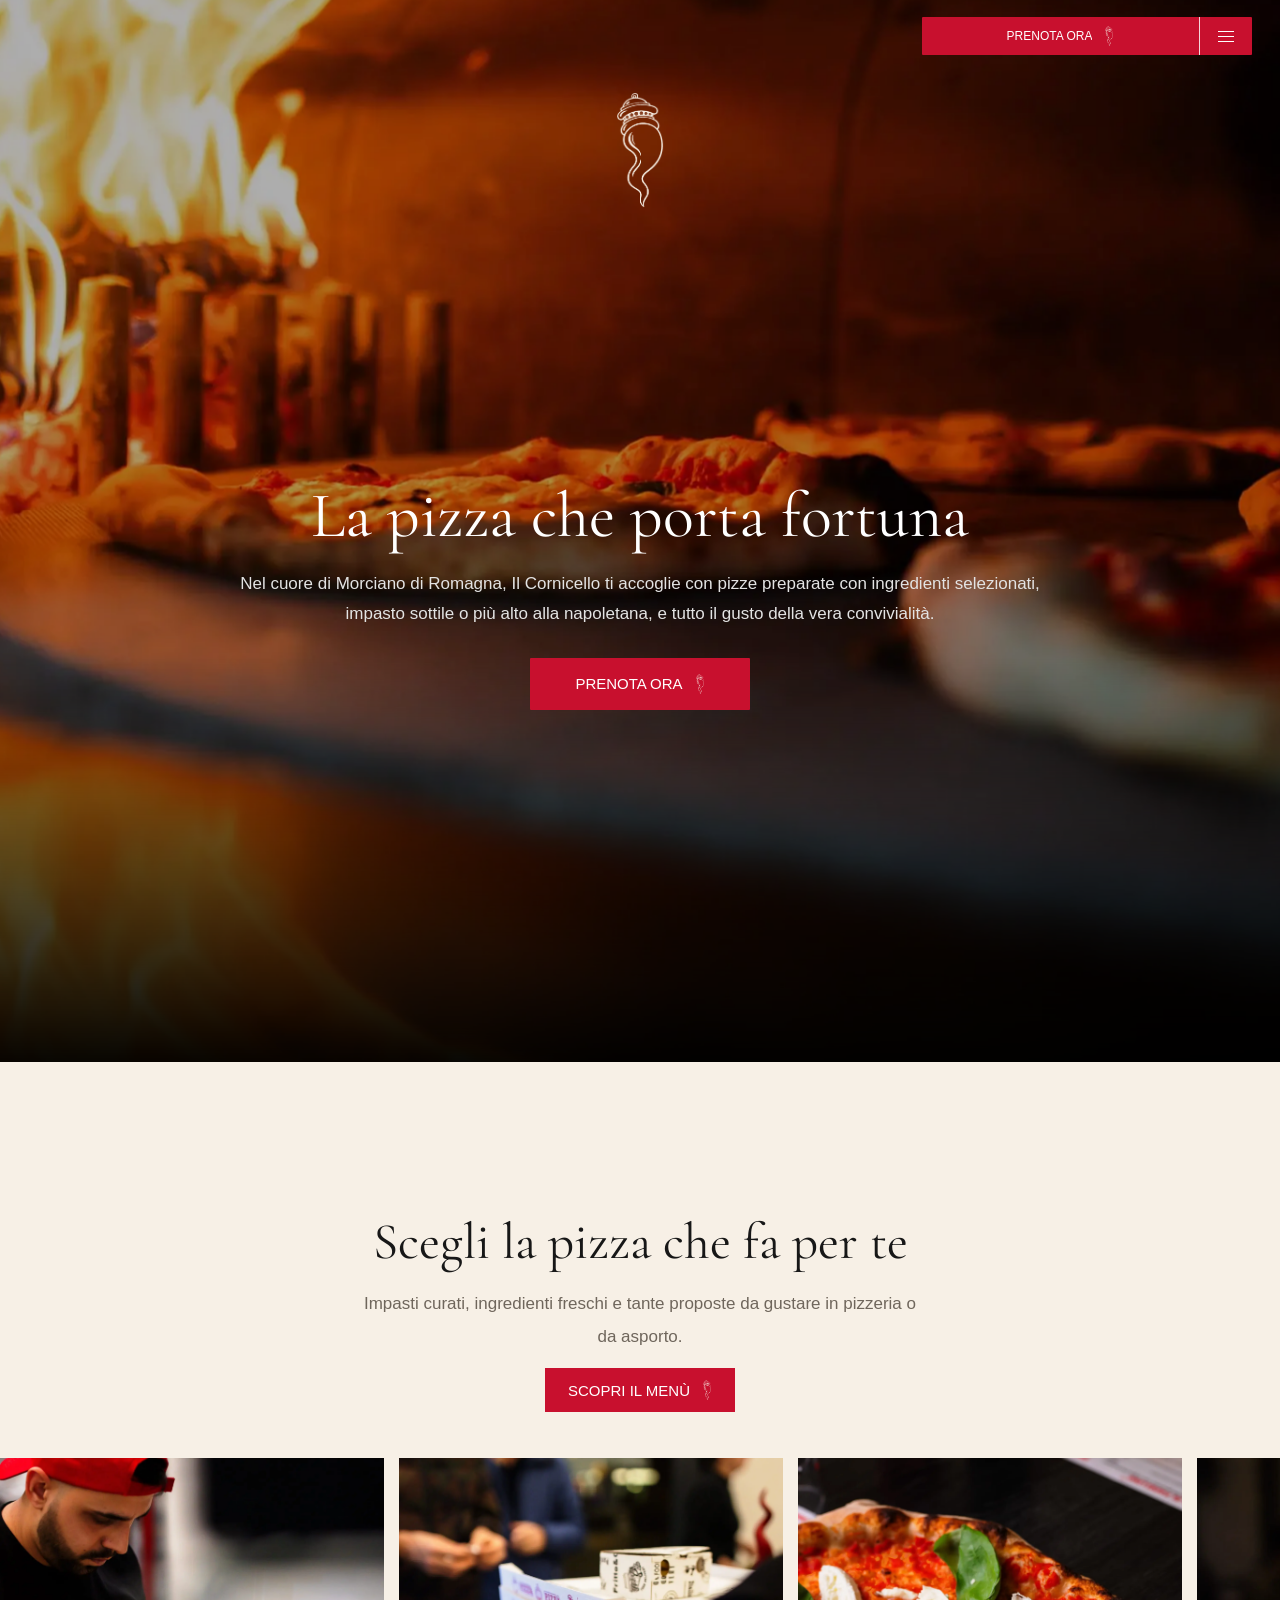
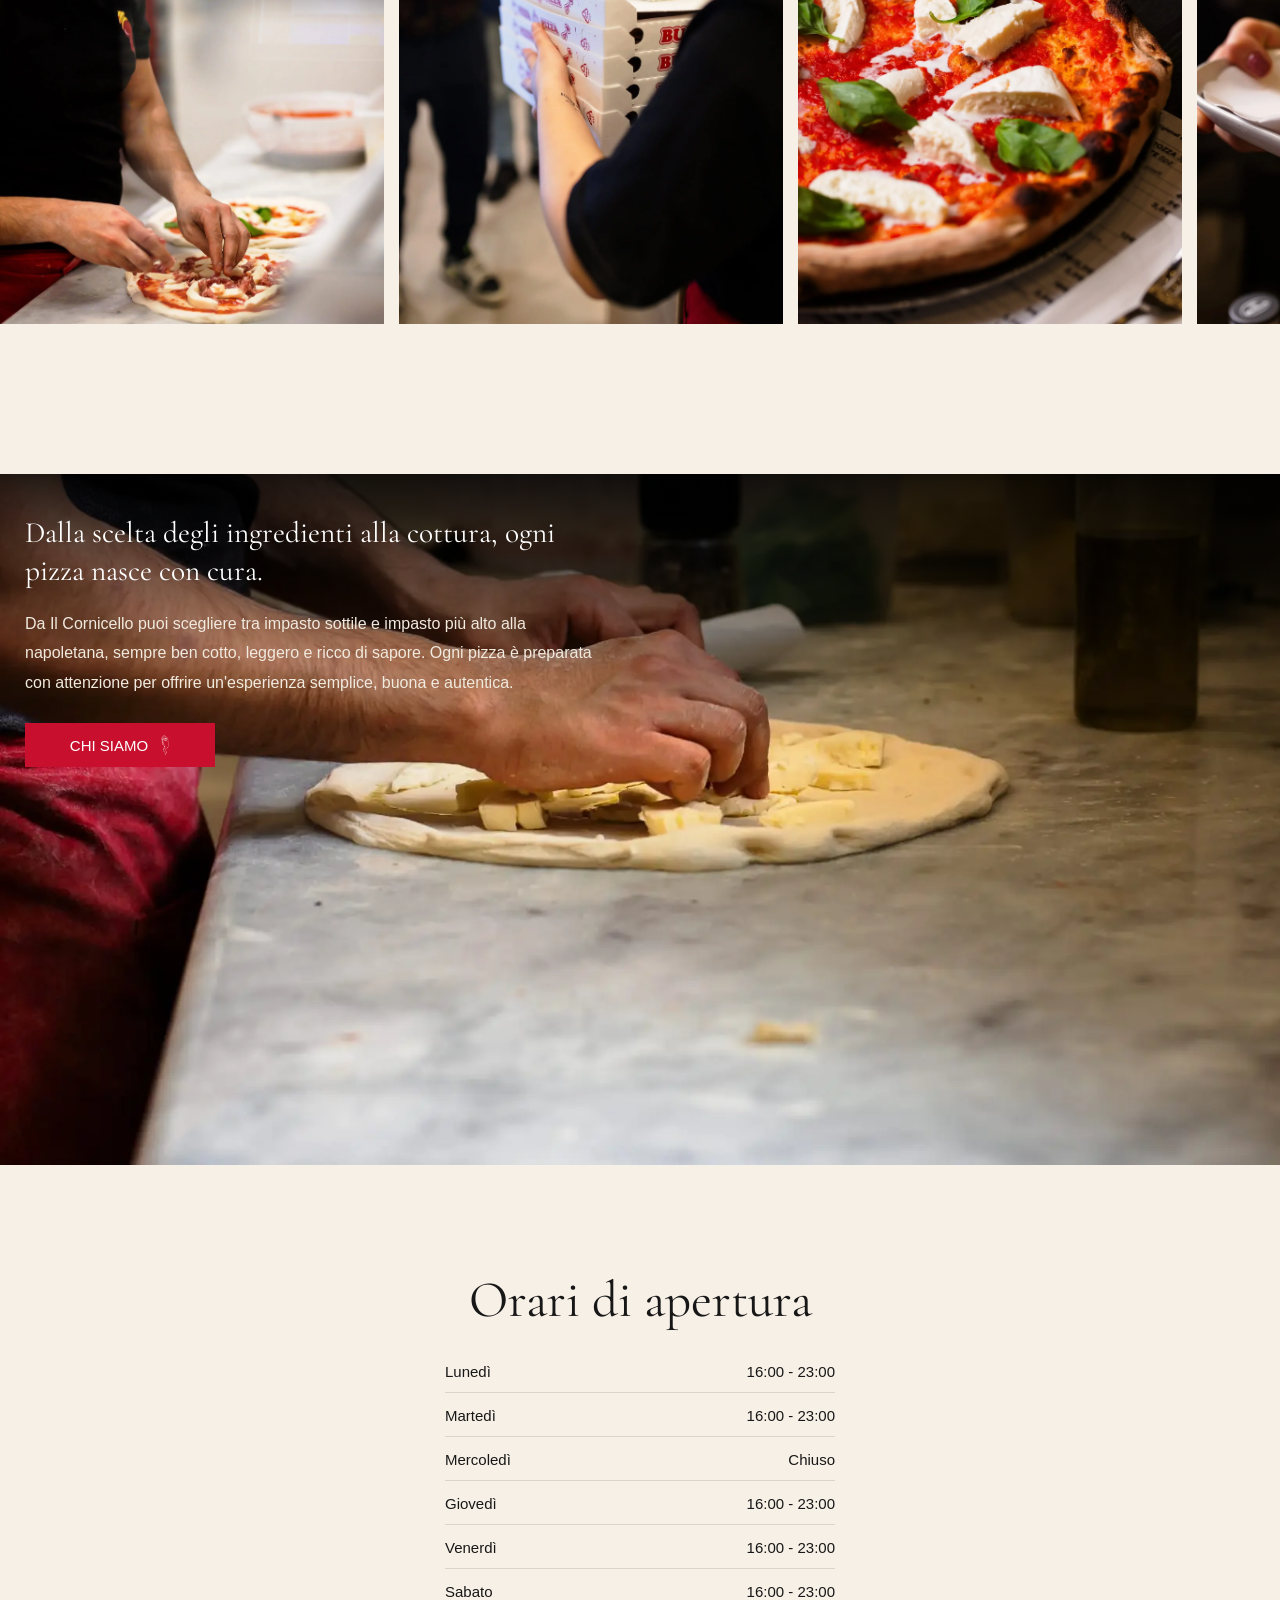
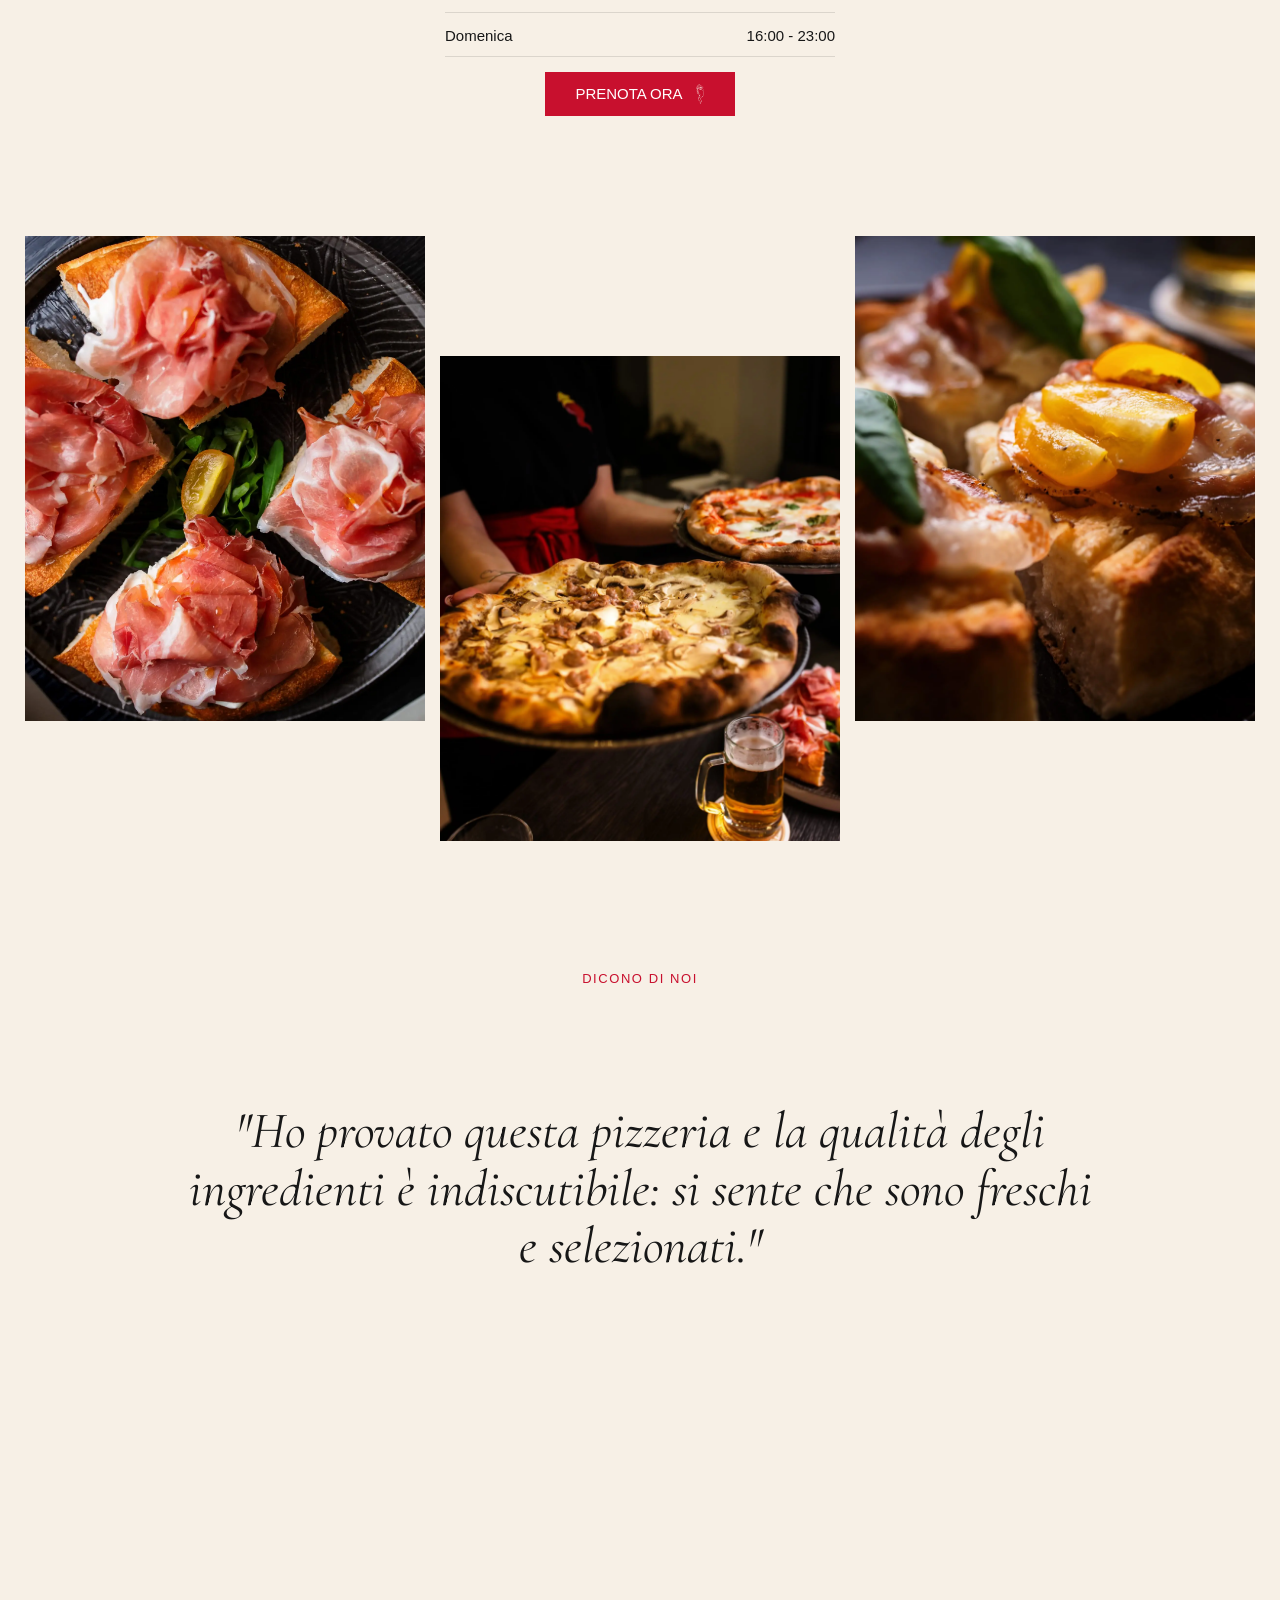
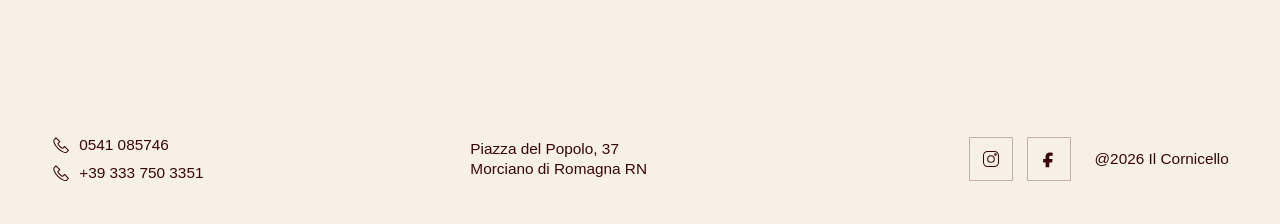
==== commit 0a4acb44: "Improve image loading performance" ====
--- a/index.html
+++ b/index.html
@@ -35,7 +35,7 @@
     <meta name="twitter:title" content="Il Cornicello | Pizzeria a Morciano di Romagna" />
     <meta name="twitter:description" content="Pizze, fritti e specialità da Il Cornicello a Morciano di Romagna." />
     <meta name="twitter:image" content="https://pizzeriailcornicello.it/assets/header-fire-pizza.webp" />
-    <link rel="preload" as="image" href="assets/header-fire-pizza.webp" fetchpriority="high" />
+    <link rel="preload" as="image" href="assets/header-fire-pizza.webp?v=100" fetchpriority="high" />
     <link rel="preconnect" href="https://fonts.googleapis.com" />
     <link rel="preconnect" href="https://fonts.gstatic.com" crossorigin />
     <link rel="preload" as="style" href="https://fonts.googleapis.com/css2?family=Cormorant+Garamond:wght@400;500&display=swap" onload="this.onload=null;this.rel='stylesheet'" />
@@ -44,7 +44,7 @@
       <link href="https://fonts.googleapis.com/css2?family=Cormorant+Garamond:wght@400;500&display=swap" rel="stylesheet" />
       <link href="https://api.fontshare.com/v2/css?f[]=author@400&display=swap" rel="stylesheet" />
     </noscript>
-    <link rel="stylesheet" href="styles.css?v=99" />
+    <link rel="stylesheet" href="styles.css?v=100" />
     <script type="application/ld+json">
       {
         "@context": "https://schema.org",
@@ -105,7 +105,7 @@
 
     <aside class="menu-drawer" aria-hidden="true" data-drawer>
       <div class="drawer-view drawer-view-menu" data-drawer-menu>
-        <img class="drawer-logo" src="assets/outline-logo-white.webp" alt="" loading="lazy" decoding="async" />
+        <img class="drawer-logo" src="assets/outline-logo-white.webp?v=100" alt="" width="397" height="970" loading="lazy" decoding="async" />
         <nav class="drawer-links">
           <a href="#top">Home</a>
           <a href="assets/menu.pdf" type="application/pdf">Menù</a>
@@ -146,8 +146,8 @@
 
     <main id="top">
       <section class="hero" aria-label="Il Cornicello">
-        <img src="assets/header-fire-pizza.webp" alt="Pizza nel forno a legna con fiamme vive" fetchpriority="high" decoding="async" />
-        <img class="hero-mark" src="assets/outline-logo-white.webp" alt="" decoding="async" />
+        <img src="assets/header-fire-pizza.webp?v=100" alt="Pizza nel forno a legna con fiamme vive" width="1638" height="2048" fetchpriority="high" decoding="async" />
+        <img class="hero-mark" src="assets/outline-logo-white.webp?v=100" alt="" width="397" height="970" decoding="async" />
         <div class="hero-copy">
           <h1 data-reveal>La pizza che porta fortuna</h1>
           <p data-reveal>Nel cuore di Morciano di Romagna, Il Cornicello ti accoglie con pizze preparate con ingredienti selezionati, impasto sottile o più alto alla napoletana, e tutto il gusto della vera convivialità.</p>
@@ -163,24 +163,24 @@
         </div>
         <div class="marquee" aria-hidden="true" data-marquee>
           <div class="marquee-track">
-            <figure><img src="assets/gallery-pizzaiolo-pizza.webp" alt="" loading="eager" decoding="async" /></figure>
-            <figure><img src="assets/gallery-forno-pizza.webp" alt="" loading="eager" decoding="async" /></figure>
-            <figure><img src="assets/gallery-crostini.webp" alt="" loading="eager" decoding="async" /></figure>
-            <figure><img src="assets/gallery-fritti-birra.webp" alt="" loading="eager" decoding="async" /></figure>
-            <figure><img src="assets/slideshow-baba.webp" alt="" loading="eager" decoding="async" /></figure>
-            <figure><img src="assets/gallery-pizza-gialla.webp" alt="" loading="eager" decoding="async" /></figure>
-            <figure aria-hidden="true"><img src="assets/gallery-pizzaiolo-pizza.webp" alt="" loading="eager" decoding="async" /></figure>
-            <figure aria-hidden="true"><img src="assets/gallery-forno-pizza.webp" alt="" loading="eager" decoding="async" /></figure>
-            <figure aria-hidden="true"><img src="assets/gallery-crostini.webp" alt="" loading="eager" decoding="async" /></figure>
-            <figure aria-hidden="true"><img src="assets/gallery-fritti-birra.webp" alt="" loading="eager" decoding="async" /></figure>
-            <figure aria-hidden="true"><img src="assets/slideshow-baba.webp" alt="" loading="eager" decoding="async" /></figure>
-            <figure aria-hidden="true"><img src="assets/gallery-pizza-gialla.webp" alt="" loading="eager" decoding="async" /></figure>
+            <figure><img src="assets/gallery-pizzaiolo-pizza.webp?v=100" alt="" width="1638" height="2048" loading="lazy" decoding="async" /></figure>
+            <figure><img src="assets/gallery-forno-pizza.webp?v=100" alt="" width="1638" height="2048" loading="lazy" decoding="async" /></figure>
+            <figure><img src="assets/gallery-crostini.webp?v=100" alt="" width="1638" height="2048" loading="lazy" decoding="async" /></figure>
+            <figure><img src="assets/gallery-fritti-birra.webp?v=100" alt="" width="1638" height="2048" loading="lazy" decoding="async" /></figure>
+            <figure><img src="assets/slideshow-baba.webp?v=100" alt="" width="1638" height="2048" loading="lazy" decoding="async" /></figure>
+            <figure><img src="assets/gallery-pizza-gialla.webp?v=100" alt="" width="1638" height="2048" loading="lazy" decoding="async" /></figure>
+            <figure aria-hidden="true"><img src="assets/gallery-pizzaiolo-pizza.webp?v=100" alt="" width="1638" height="2048" loading="lazy" decoding="async" /></figure>
+            <figure aria-hidden="true"><img src="assets/gallery-forno-pizza.webp?v=100" alt="" width="1638" height="2048" loading="lazy" decoding="async" /></figure>
+            <figure aria-hidden="true"><img src="assets/gallery-crostini.webp?v=100" alt="" width="1638" height="2048" loading="lazy" decoding="async" /></figure>
+            <figure aria-hidden="true"><img src="assets/gallery-fritti-birra.webp?v=100" alt="" width="1638" height="2048" loading="lazy" decoding="async" /></figure>
+            <figure aria-hidden="true"><img src="assets/slideshow-baba.webp?v=100" alt="" width="1638" height="2048" loading="lazy" decoding="async" /></figure>
+            <figure aria-hidden="true"><img src="assets/gallery-pizza-gialla.webp?v=100" alt="" width="1638" height="2048" loading="lazy" decoding="async" /></figure>
           </div>
         </div>
       </section>
 
       <section class="story-panel" id="story">
-        <img src="assets/story-ingredients-pizzaiolo.webp" alt="Pizzaiolo de Il Cornicello mentre prepara una pizza al banco" loading="lazy" decoding="async" />
+        <img src="assets/story-ingredients-pizzaiolo.webp?v=100" alt="Pizzaiolo de Il Cornicello mentre prepara una pizza al banco" width="1638" height="2048" loading="lazy" decoding="async" />
         <div class="story-copy">
           <h2 data-reveal>Dalla scelta degli ingredienti alla cottura, ogni pizza nasce con cura.</h2>
           <p data-reveal>Da Il Cornicello puoi scegliere tra impasto sottile e impasto più alto alla napoletana, sempre ben cotto, leggero e ricco di sapore. Ogni pizza è preparata con attenzione per offrire un'esperienza semplice, buona e autentica.</p>
@@ -204,9 +204,9 @@
         </div>
 
         <div class="staggered-grid bottom-grid" data-hours-gallery>
-          <figure><img src="assets/hours-restaurant-1.webp" alt="Crostini e specialità serviti da Il Cornicello" loading="lazy" decoding="async" /></figure>
-          <figure><img src="assets/hours-restaurant-2.webp" alt="Pizza e prodotti de Il Cornicello pronti al tavolo" loading="lazy" decoding="async" /></figure>
-          <figure><img src="assets/hours-restaurant-3.webp" alt="Pizza de Il Cornicello servita con birra" loading="lazy" decoding="async" /></figure>
+          <figure><img src="assets/hours-restaurant-1.webp?v=100" alt="Crostini e specialità serviti da Il Cornicello" width="2048" height="1638" loading="lazy" decoding="async" /></figure>
+          <figure><img src="assets/hours-restaurant-2.webp?v=100" alt="Pizza e prodotti de Il Cornicello pronti al tavolo" width="1638" height="2048" loading="lazy" decoding="async" /></figure>
+          <figure><img src="assets/hours-restaurant-3.webp?v=100" alt="Pizza de Il Cornicello servita con birra" width="1638" height="2048" loading="lazy" decoding="async" /></figure>
         </div>
       </section>
 
@@ -270,6 +270,6 @@
       </div>
     </footer>
 
-    <script src="script.js?v=99"></script>
+    <script src="script.js?v=100"></script>
   </body>
 </html>
--- a/styles.css
+++ b/styles.css
@@ -172,7 +172,7 @@
 
 .header-cta:hover .cta-icon::before,
 body.menu-open .header-cta:hover .cta-icon::before {
-  background-image: url("assets/outline-logo-red.webp");
+  background-image: url("assets/outline-logo-red.webp?v=100");
 }
 
 .menu-toggle {
@@ -691,7 +691,7 @@
 }
 
 .cta-icon::before {
-  background: url("assets/outline-logo-white.webp") center / contain no-repeat;
+  background: url("assets/outline-logo-white.webp?v=100") center / contain no-repeat;
 }
 
 .cta-icon::after {
@@ -719,7 +719,7 @@
 
 .button-light:hover .cta-icon::before,
 .text-link:hover .cta-icon::before {
-  background-image: url("assets/outline-logo-red.webp");
+  background-image: url("assets/outline-logo-red.webp?v=100");
 }
 
 .intro-section,
@@ -833,7 +833,7 @@
   .button-light:active .cta-icon::before,
   .text-link:hover .cta-icon::before,
   .text-link:active .cta-icon::before {
-    background-image: url("assets/outline-logo-white.webp");
+    background-image: url("assets/outline-logo-white.webp?v=100");
   }
 
   .button-light:hover,
@@ -1149,7 +1149,7 @@
 }
 
 .pizza-sprite {
-  background-image: url("assets/pizze-senza-sfondo.webp");
+  background-image: url("assets/pizze-senza-sfondo.webp?v=100");
   background-repeat: no-repeat;
   background-size: 300% 200%;
   display: block;
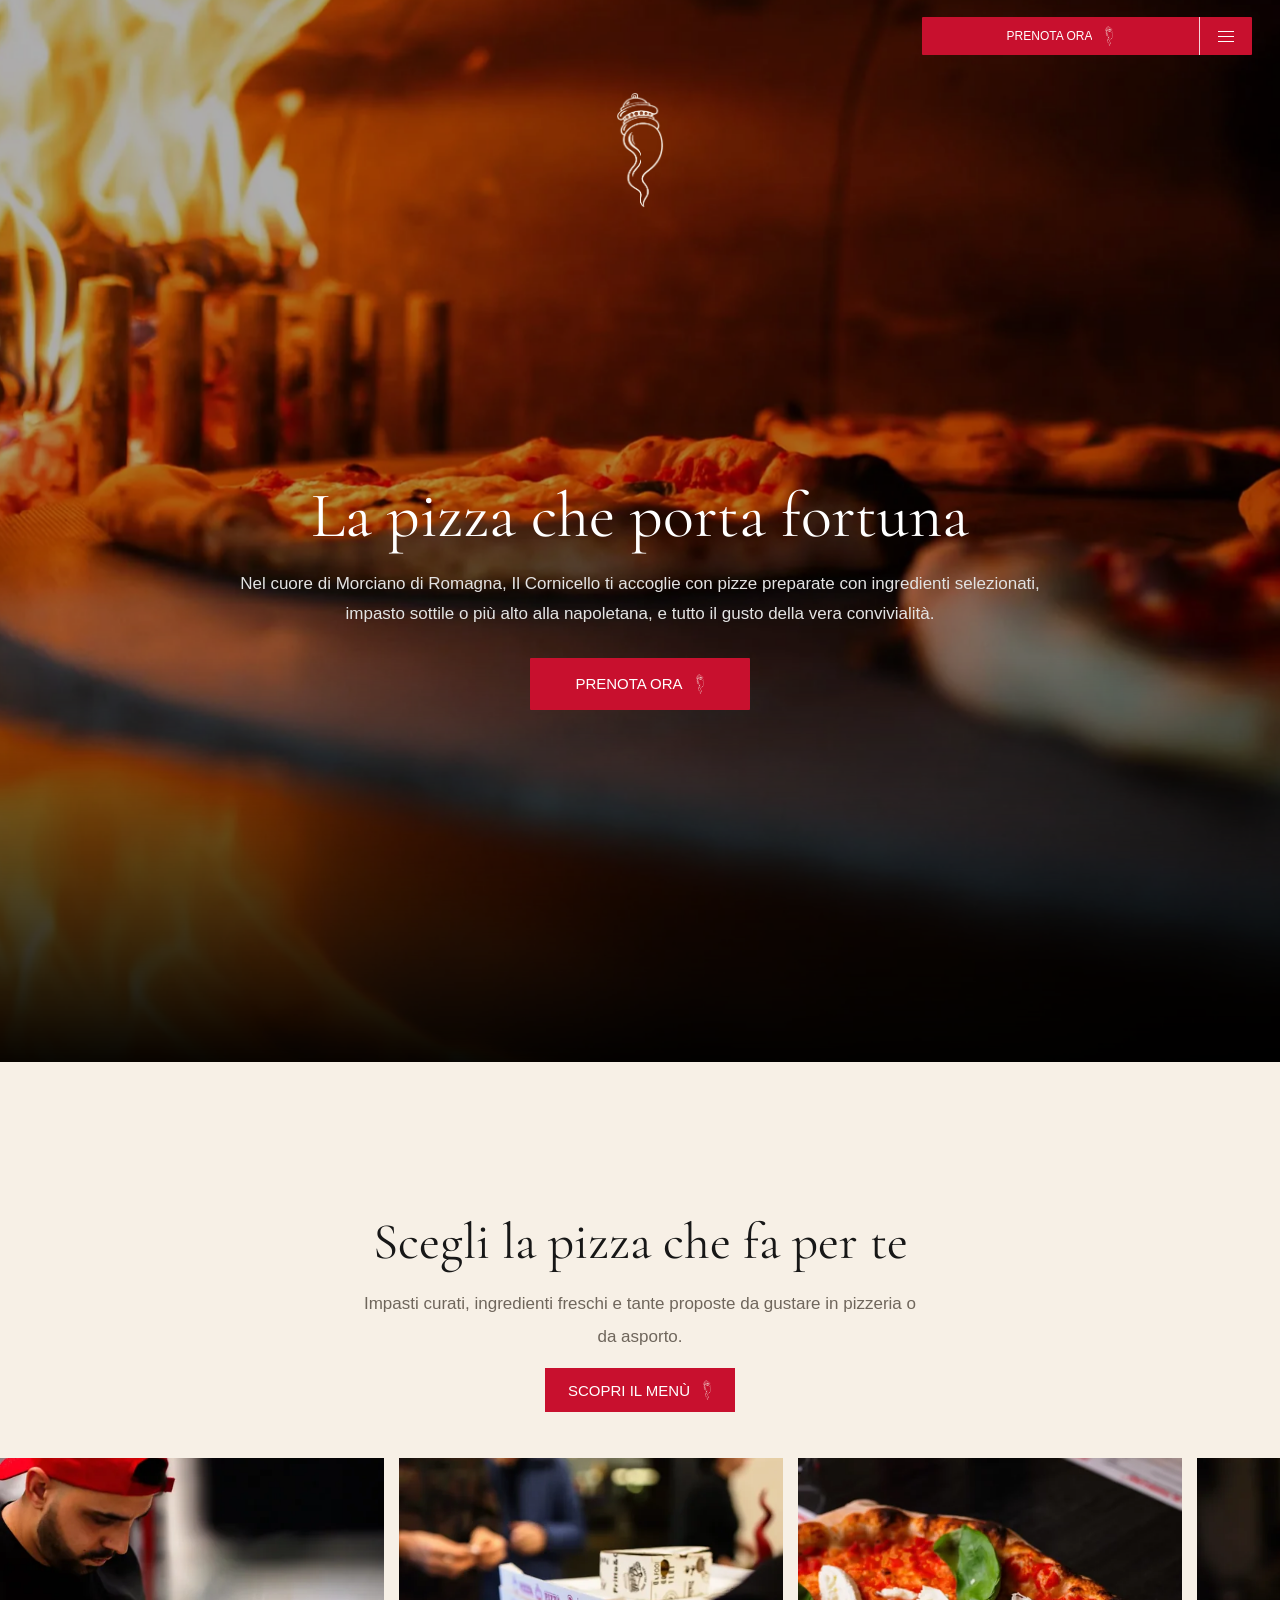
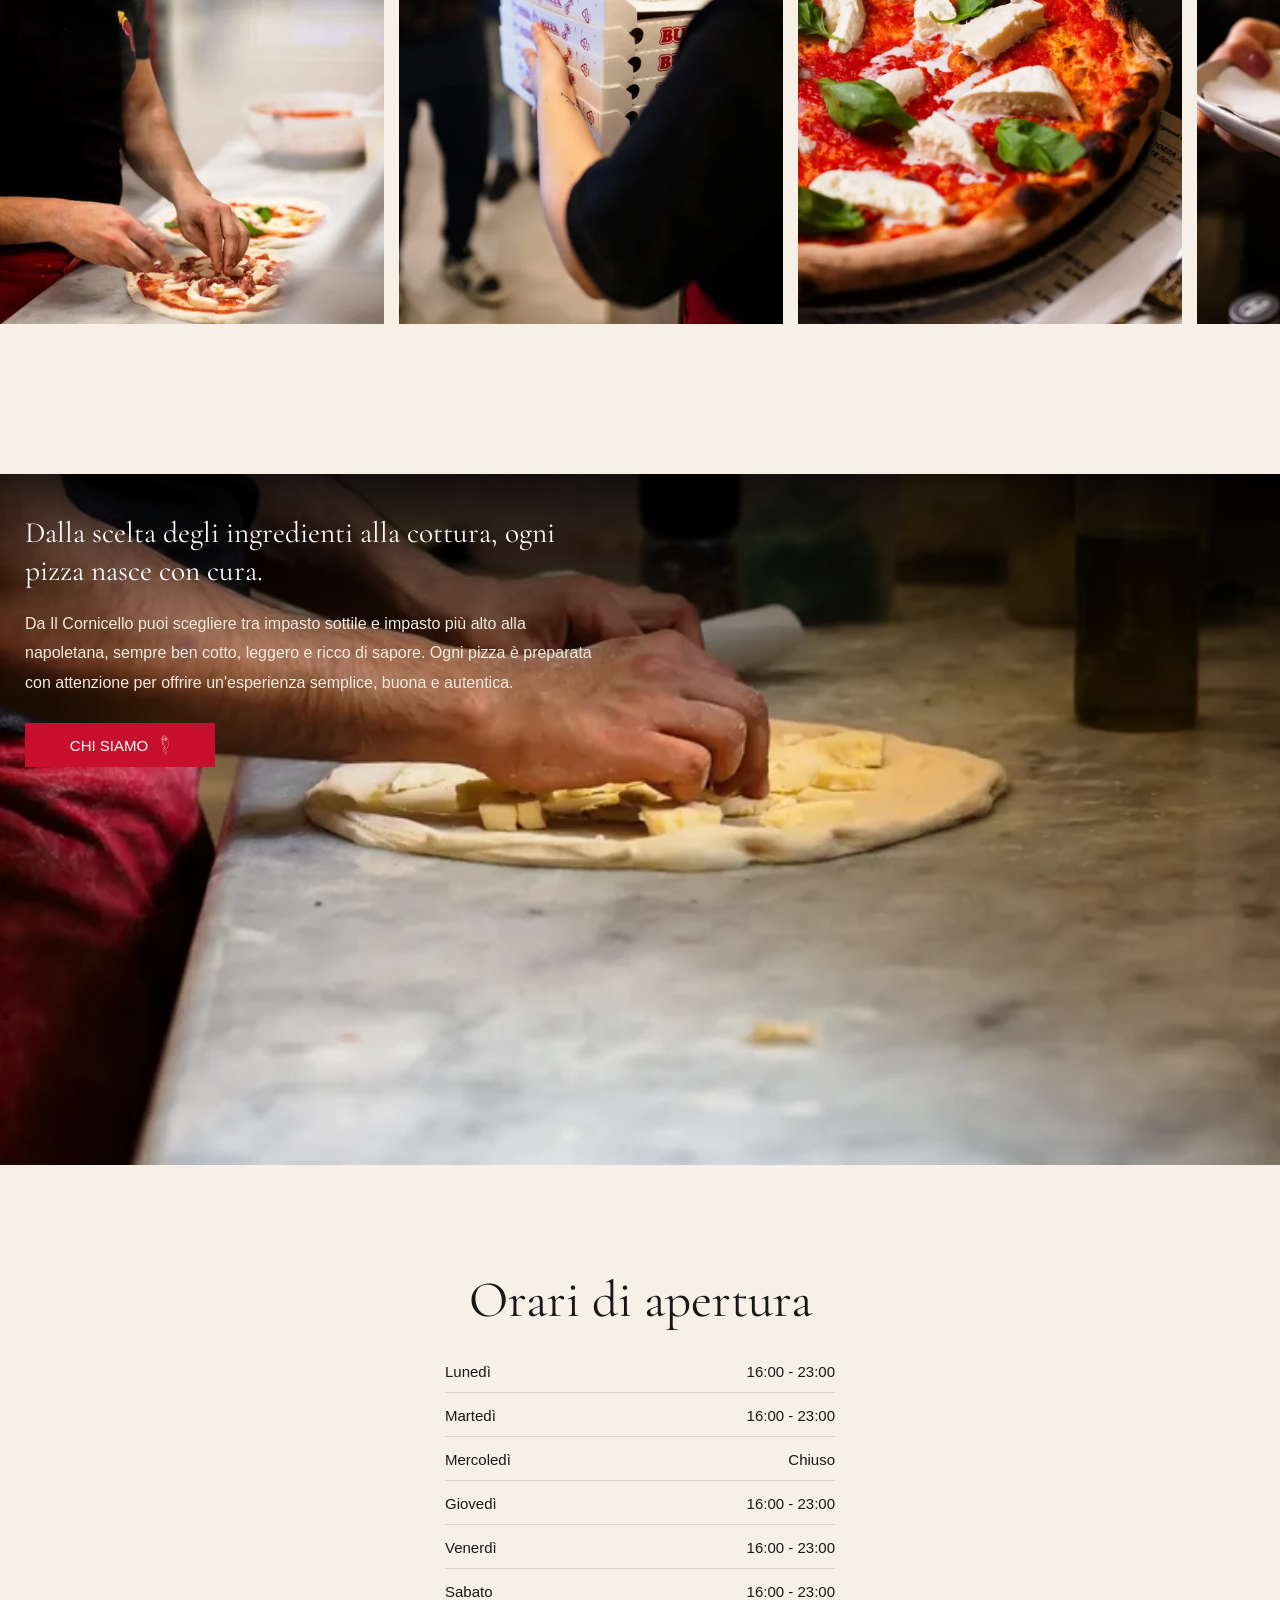
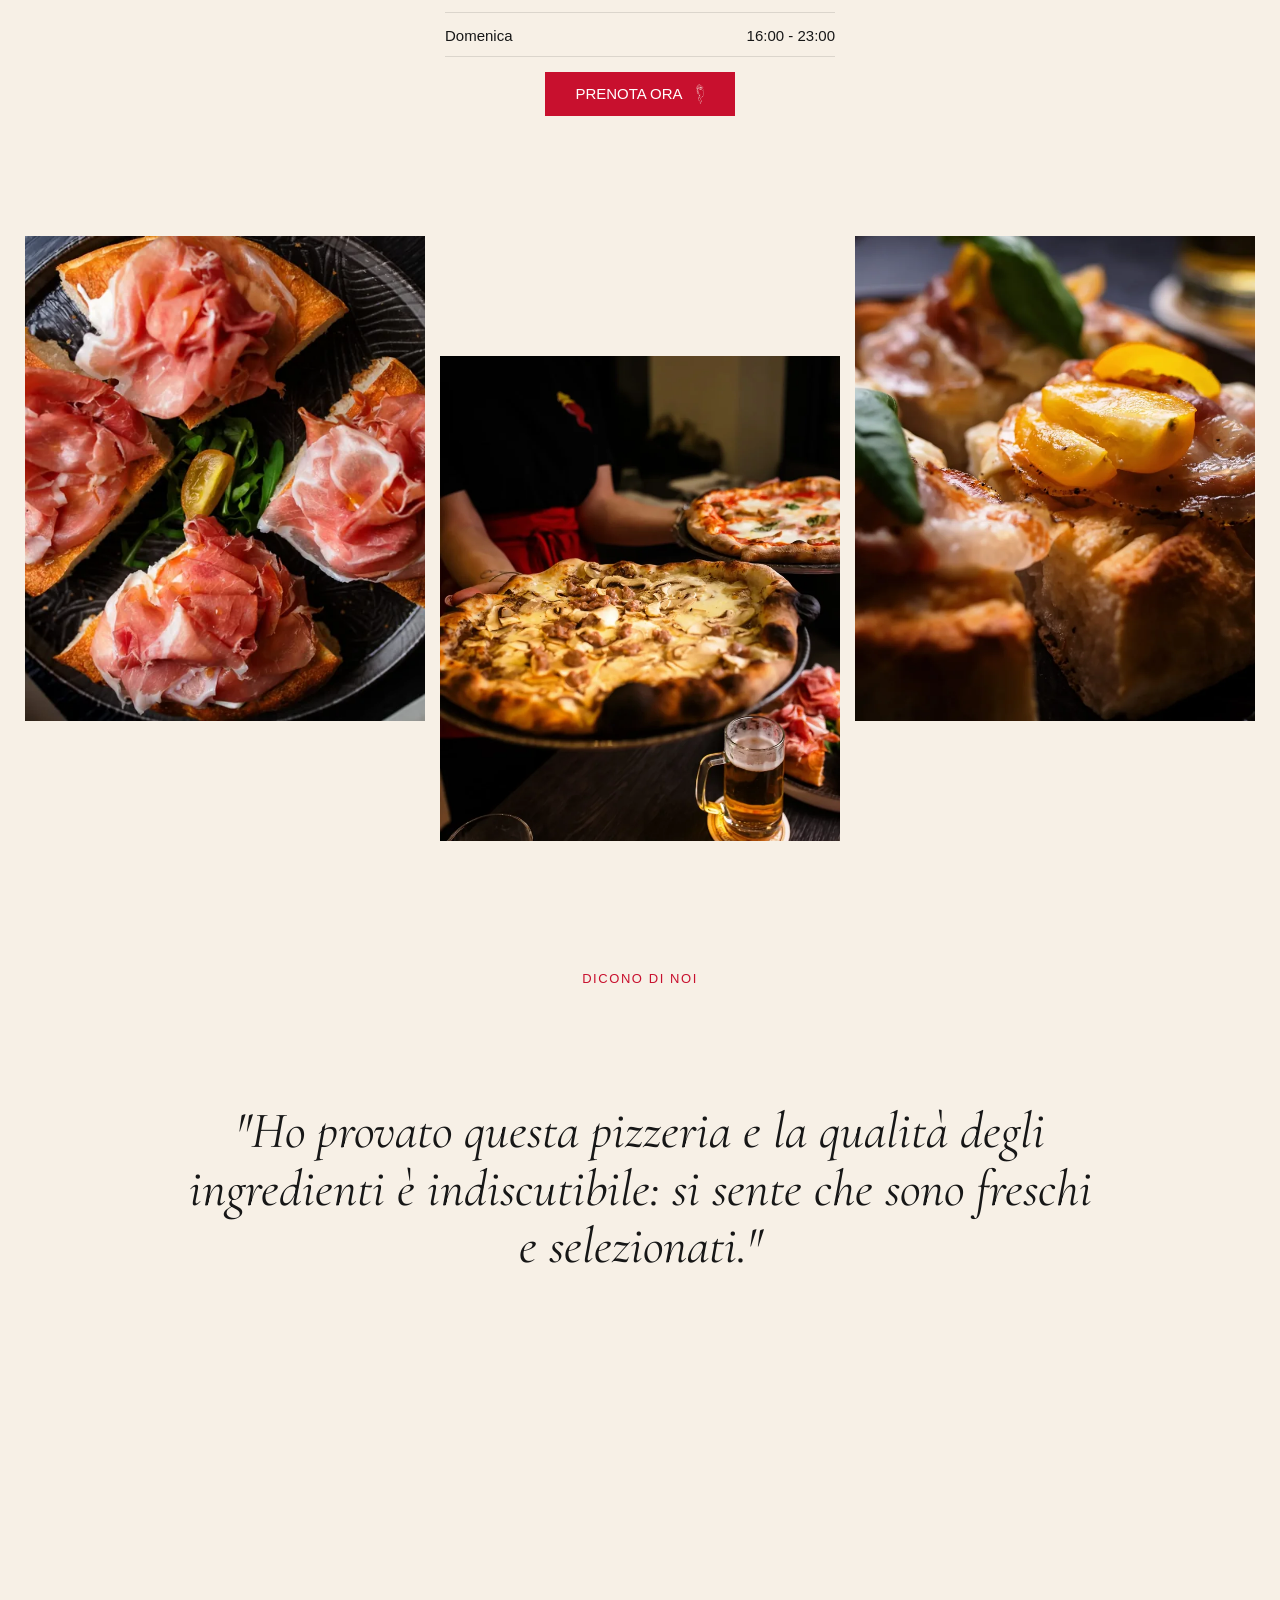
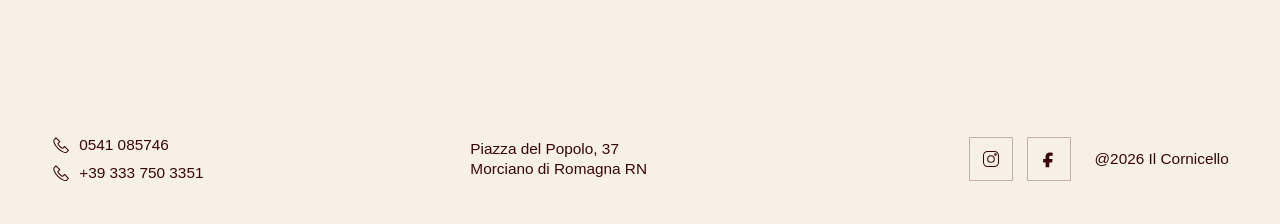
==== commit 8512ff6f: "Restore image quality and add responsive loading" ====
--- a/index.html
+++ b/index.html
@@ -35,16 +35,17 @@
     <meta name="twitter:title" content="Il Cornicello | Pizzeria a Morciano di Romagna" />
     <meta name="twitter:description" content="Pizze, fritti e specialità da Il Cornicello a Morciano di Romagna." />
     <meta name="twitter:image" content="https://pizzeriailcornicello.it/assets/header-fire-pizza.webp" />
-    <link rel="preload" as="image" href="assets/header-fire-pizza.webp?v=100" fetchpriority="high" />
+    <link rel="preload" as="image" href="assets/header-fire-pizza.webp?v=101" fetchpriority="high" />
     <link rel="preconnect" href="https://fonts.googleapis.com" />
     <link rel="preconnect" href="https://fonts.gstatic.com" crossorigin />
+    <link rel="preconnect" href="https://www.googletagmanager.com" />
     <link rel="preload" as="style" href="https://fonts.googleapis.com/css2?family=Cormorant+Garamond:wght@400;500&display=swap" onload="this.onload=null;this.rel='stylesheet'" />
     <link rel="preload" as="style" href="https://api.fontshare.com/v2/css?f[]=author@400&display=swap" onload="this.onload=null;this.rel='stylesheet'" />
     <noscript>
       <link href="https://fonts.googleapis.com/css2?family=Cormorant+Garamond:wght@400;500&display=swap" rel="stylesheet" />
       <link href="https://api.fontshare.com/v2/css?f[]=author@400&display=swap" rel="stylesheet" />
     </noscript>
-    <link rel="stylesheet" href="styles.css?v=100" />
+    <link rel="stylesheet" href="styles.css?v=101" />
     <script type="application/ld+json">
       {
         "@context": "https://schema.org",
@@ -105,7 +106,7 @@
 
     <aside class="menu-drawer" aria-hidden="true" data-drawer>
       <div class="drawer-view drawer-view-menu" data-drawer-menu>
-        <img class="drawer-logo" src="assets/outline-logo-white.webp?v=100" alt="" width="397" height="970" loading="lazy" decoding="async" />
+        <img class="drawer-logo" src="assets/outline-logo-white.webp?v=101" alt="" width="397" height="970" loading="lazy" decoding="async" />
         <nav class="drawer-links">
           <a href="#top">Home</a>
           <a href="assets/menu.pdf" type="application/pdf">Menù</a>
@@ -146,8 +147,8 @@
 
     <main id="top">
       <section class="hero" aria-label="Il Cornicello">
-        <img src="assets/header-fire-pizza.webp?v=100" alt="Pizza nel forno a legna con fiamme vive" width="1638" height="2048" fetchpriority="high" decoding="async" />
-        <img class="hero-mark" src="assets/outline-logo-white.webp?v=100" alt="" width="397" height="970" decoding="async" />
+        <img src="assets/header-fire-pizza.webp?v=101" srcset="assets/header-fire-pizza-768.webp?v=101 768w, assets/header-fire-pizza-1200.webp?v=101 1200w, assets/header-fire-pizza.webp?v=101 1638w" sizes="100vw" alt="Pizza nel forno a legna con fiamme vive" width="1638" height="2048" fetchpriority="high" decoding="async" />
+        <img class="hero-mark" src="assets/outline-logo-white.webp?v=101" alt="" width="397" height="970" decoding="async" />
         <div class="hero-copy">
           <h1 data-reveal>La pizza che porta fortuna</h1>
           <p data-reveal>Nel cuore di Morciano di Romagna, Il Cornicello ti accoglie con pizze preparate con ingredienti selezionati, impasto sottile o più alto alla napoletana, e tutto il gusto della vera convivialità.</p>
@@ -163,24 +164,24 @@
         </div>
         <div class="marquee" aria-hidden="true" data-marquee>
           <div class="marquee-track">
-            <figure><img src="assets/gallery-pizzaiolo-pizza.webp?v=100" alt="" width="1638" height="2048" loading="lazy" decoding="async" /></figure>
-            <figure><img src="assets/gallery-forno-pizza.webp?v=100" alt="" width="1638" height="2048" loading="lazy" decoding="async" /></figure>
-            <figure><img src="assets/gallery-crostini.webp?v=100" alt="" width="1638" height="2048" loading="lazy" decoding="async" /></figure>
-            <figure><img src="assets/gallery-fritti-birra.webp?v=100" alt="" width="1638" height="2048" loading="lazy" decoding="async" /></figure>
-            <figure><img src="assets/slideshow-baba.webp?v=100" alt="" width="1638" height="2048" loading="lazy" decoding="async" /></figure>
-            <figure><img src="assets/gallery-pizza-gialla.webp?v=100" alt="" width="1638" height="2048" loading="lazy" decoding="async" /></figure>
-            <figure aria-hidden="true"><img src="assets/gallery-pizzaiolo-pizza.webp?v=100" alt="" width="1638" height="2048" loading="lazy" decoding="async" /></figure>
-            <figure aria-hidden="true"><img src="assets/gallery-forno-pizza.webp?v=100" alt="" width="1638" height="2048" loading="lazy" decoding="async" /></figure>
-            <figure aria-hidden="true"><img src="assets/gallery-crostini.webp?v=100" alt="" width="1638" height="2048" loading="lazy" decoding="async" /></figure>
-            <figure aria-hidden="true"><img src="assets/gallery-fritti-birra.webp?v=100" alt="" width="1638" height="2048" loading="lazy" decoding="async" /></figure>
-            <figure aria-hidden="true"><img src="assets/slideshow-baba.webp?v=100" alt="" width="1638" height="2048" loading="lazy" decoding="async" /></figure>
-            <figure aria-hidden="true"><img src="assets/gallery-pizza-gialla.webp?v=100" alt="" width="1638" height="2048" loading="lazy" decoding="async" /></figure>
+            <figure><img src="assets/gallery-pizzaiolo-pizza.webp?v=101" srcset="assets/gallery-pizzaiolo-pizza-520.webp?v=101 520w, assets/gallery-pizzaiolo-pizza-900.webp?v=101 900w, assets/gallery-pizzaiolo-pizza.webp?v=101 1638w" sizes="(max-width: 700px) 74vw, 30vw" alt="" width="1638" height="2048" loading="lazy" decoding="async" /></figure>
+            <figure><img src="assets/gallery-forno-pizza.webp?v=101" srcset="assets/gallery-forno-pizza-520.webp?v=101 520w, assets/gallery-forno-pizza-900.webp?v=101 900w, assets/gallery-forno-pizza.webp?v=101 1638w" sizes="(max-width: 700px) 74vw, 30vw" alt="" width="1638" height="2048" loading="lazy" decoding="async" /></figure>
+            <figure><img src="assets/gallery-crostini.webp?v=101" srcset="assets/gallery-crostini-520.webp?v=101 520w, assets/gallery-crostini-900.webp?v=101 900w, assets/gallery-crostini.webp?v=101 1638w" sizes="(max-width: 700px) 74vw, 30vw" alt="" width="1638" height="2048" loading="lazy" decoding="async" /></figure>
+            <figure><img src="assets/gallery-fritti-birra.webp?v=101" srcset="assets/gallery-fritti-birra-520.webp?v=101 520w, assets/gallery-fritti-birra-900.webp?v=101 900w, assets/gallery-fritti-birra.webp?v=101 1638w" sizes="(max-width: 700px) 74vw, 30vw" alt="" width="1638" height="2048" loading="lazy" decoding="async" /></figure>
+            <figure><img src="assets/slideshow-baba.webp?v=101" srcset="assets/slideshow-baba-520.webp?v=101 520w, assets/slideshow-baba-900.webp?v=101 900w, assets/slideshow-baba.webp?v=101 1638w" sizes="(max-width: 700px) 74vw, 30vw" alt="" width="1638" height="2048" loading="lazy" decoding="async" /></figure>
+            <figure><img src="assets/gallery-pizza-gialla.webp?v=101" srcset="assets/gallery-pizza-gialla-520.webp?v=101 520w, assets/gallery-pizza-gialla-900.webp?v=101 900w, assets/gallery-pizza-gialla.webp?v=101 1638w" sizes="(max-width: 700px) 74vw, 30vw" alt="" width="1638" height="2048" loading="lazy" decoding="async" /></figure>
+            <figure aria-hidden="true"><img src="assets/gallery-pizzaiolo-pizza.webp?v=101" srcset="assets/gallery-pizzaiolo-pizza-520.webp?v=101 520w, assets/gallery-pizzaiolo-pizza-900.webp?v=101 900w, assets/gallery-pizzaiolo-pizza.webp?v=101 1638w" sizes="(max-width: 700px) 74vw, 30vw" alt="" width="1638" height="2048" loading="lazy" decoding="async" /></figure>
+            <figure aria-hidden="true"><img src="assets/gallery-forno-pizza.webp?v=101" srcset="assets/gallery-forno-pizza-520.webp?v=101 520w, assets/gallery-forno-pizza-900.webp?v=101 900w, assets/gallery-forno-pizza.webp?v=101 1638w" sizes="(max-width: 700px) 74vw, 30vw" alt="" width="1638" height="2048" loading="lazy" decoding="async" /></figure>
+            <figure aria-hidden="true"><img src="assets/gallery-crostini.webp?v=101" srcset="assets/gallery-crostini-520.webp?v=101 520w, assets/gallery-crostini-900.webp?v=101 900w, assets/gallery-crostini.webp?v=101 1638w" sizes="(max-width: 700px) 74vw, 30vw" alt="" width="1638" height="2048" loading="lazy" decoding="async" /></figure>
+            <figure aria-hidden="true"><img src="assets/gallery-fritti-birra.webp?v=101" srcset="assets/gallery-fritti-birra-520.webp?v=101 520w, assets/gallery-fritti-birra-900.webp?v=101 900w, assets/gallery-fritti-birra.webp?v=101 1638w" sizes="(max-width: 700px) 74vw, 30vw" alt="" width="1638" height="2048" loading="lazy" decoding="async" /></figure>
+            <figure aria-hidden="true"><img src="assets/slideshow-baba.webp?v=101" srcset="assets/slideshow-baba-520.webp?v=101 520w, assets/slideshow-baba-900.webp?v=101 900w, assets/slideshow-baba.webp?v=101 1638w" sizes="(max-width: 700px) 74vw, 30vw" alt="" width="1638" height="2048" loading="lazy" decoding="async" /></figure>
+            <figure aria-hidden="true"><img src="assets/gallery-pizza-gialla.webp?v=101" srcset="assets/gallery-pizza-gialla-520.webp?v=101 520w, assets/gallery-pizza-gialla-900.webp?v=101 900w, assets/gallery-pizza-gialla.webp?v=101 1638w" sizes="(max-width: 700px) 74vw, 30vw" alt="" width="1638" height="2048" loading="lazy" decoding="async" /></figure>
           </div>
         </div>
       </section>
 
       <section class="story-panel" id="story">
-        <img src="assets/story-ingredients-pizzaiolo.webp?v=100" alt="Pizzaiolo de Il Cornicello mentre prepara una pizza al banco" width="1638" height="2048" loading="lazy" decoding="async" />
+        <img src="assets/story-ingredients-pizzaiolo.webp?v=101" srcset="assets/story-ingredients-pizzaiolo-768.webp?v=101 768w, assets/story-ingredients-pizzaiolo-1200.webp?v=101 1200w, assets/story-ingredients-pizzaiolo.webp?v=101 1638w" sizes="(max-width: 700px) 100vw, 50vw" alt="Pizzaiolo de Il Cornicello mentre prepara una pizza al banco" width="1638" height="2048" loading="lazy" decoding="async" />
         <div class="story-copy">
           <h2 data-reveal>Dalla scelta degli ingredienti alla cottura, ogni pizza nasce con cura.</h2>
           <p data-reveal>Da Il Cornicello puoi scegliere tra impasto sottile e impasto più alto alla napoletana, sempre ben cotto, leggero e ricco di sapore. Ogni pizza è preparata con attenzione per offrire un'esperienza semplice, buona e autentica.</p>
@@ -204,9 +205,9 @@
         </div>
 
         <div class="staggered-grid bottom-grid" data-hours-gallery>
-          <figure><img src="assets/hours-restaurant-1.webp?v=100" alt="Crostini e specialità serviti da Il Cornicello" width="2048" height="1638" loading="lazy" decoding="async" /></figure>
-          <figure><img src="assets/hours-restaurant-2.webp?v=100" alt="Pizza e prodotti de Il Cornicello pronti al tavolo" width="1638" height="2048" loading="lazy" decoding="async" /></figure>
-          <figure><img src="assets/hours-restaurant-3.webp?v=100" alt="Pizza de Il Cornicello servita con birra" width="1638" height="2048" loading="lazy" decoding="async" /></figure>
+          <figure><img src="assets/hours-restaurant-1.webp?v=101" srcset="assets/hours-restaurant-1-768.webp?v=101 768w, assets/hours-restaurant-1-1200.webp?v=101 1200w, assets/hours-restaurant-1.webp?v=101 2048w" sizes="(max-width: 700px) 100vw, 33vw" alt="Crostini e specialità serviti da Il Cornicello" width="2048" height="1638" loading="lazy" decoding="async" /></figure>
+          <figure><img src="assets/hours-restaurant-2.webp?v=101" srcset="assets/hours-restaurant-2-768.webp?v=101 768w, assets/hours-restaurant-2-1200.webp?v=101 1200w, assets/hours-restaurant-2.webp?v=101 1638w" sizes="(max-width: 700px) 100vw, 33vw" alt="Pizza e prodotti de Il Cornicello pronti al tavolo" width="1638" height="2048" loading="lazy" decoding="async" /></figure>
+          <figure><img src="assets/hours-restaurant-3.webp?v=101" srcset="assets/hours-restaurant-3-768.webp?v=101 768w, assets/hours-restaurant-3-1200.webp?v=101 1200w, assets/hours-restaurant-3.webp?v=101 1638w" sizes="(max-width: 700px) 100vw, 33vw" alt="Pizza de Il Cornicello servita con birra" width="1638" height="2048" loading="lazy" decoding="async" /></figure>
         </div>
       </section>
 
@@ -270,6 +271,6 @@
       </div>
     </footer>
 
-    <script src="script.js?v=100"></script>
+    <script src="script.js?v=101"></script>
   </body>
 </html>
--- a/styles.css
+++ b/styles.css
@@ -172,7 +172,7 @@
 
 .header-cta:hover .cta-icon::before,
 body.menu-open .header-cta:hover .cta-icon::before {
-  background-image: url("assets/outline-logo-red.webp?v=100");
+  background-image: url("assets/outline-logo-red.webp?v=101");
 }
 
 .menu-toggle {
@@ -691,7 +691,7 @@
 }
 
 .cta-icon::before {
-  background: url("assets/outline-logo-white.webp?v=100") center / contain no-repeat;
+  background: url("assets/outline-logo-white.webp?v=101") center / contain no-repeat;
 }
 
 .cta-icon::after {
@@ -719,7 +719,7 @@
 
 .button-light:hover .cta-icon::before,
 .text-link:hover .cta-icon::before {
-  background-image: url("assets/outline-logo-red.webp?v=100");
+  background-image: url("assets/outline-logo-red.webp?v=101");
 }
 
 .intro-section,
@@ -833,7 +833,7 @@
   .button-light:active .cta-icon::before,
   .text-link:hover .cta-icon::before,
   .text-link:active .cta-icon::before {
-    background-image: url("assets/outline-logo-white.webp?v=100");
+    background-image: url("assets/outline-logo-white.webp?v=101");
   }
 
   .button-light:hover,
@@ -1149,7 +1149,7 @@
 }
 
 .pizza-sprite {
-  background-image: url("assets/pizze-senza-sfondo.webp?v=100");
+  background-image: url("assets/pizze-senza-sfondo.webp?v=101");
   background-repeat: no-repeat;
   background-size: 300% 200%;
   display: block;
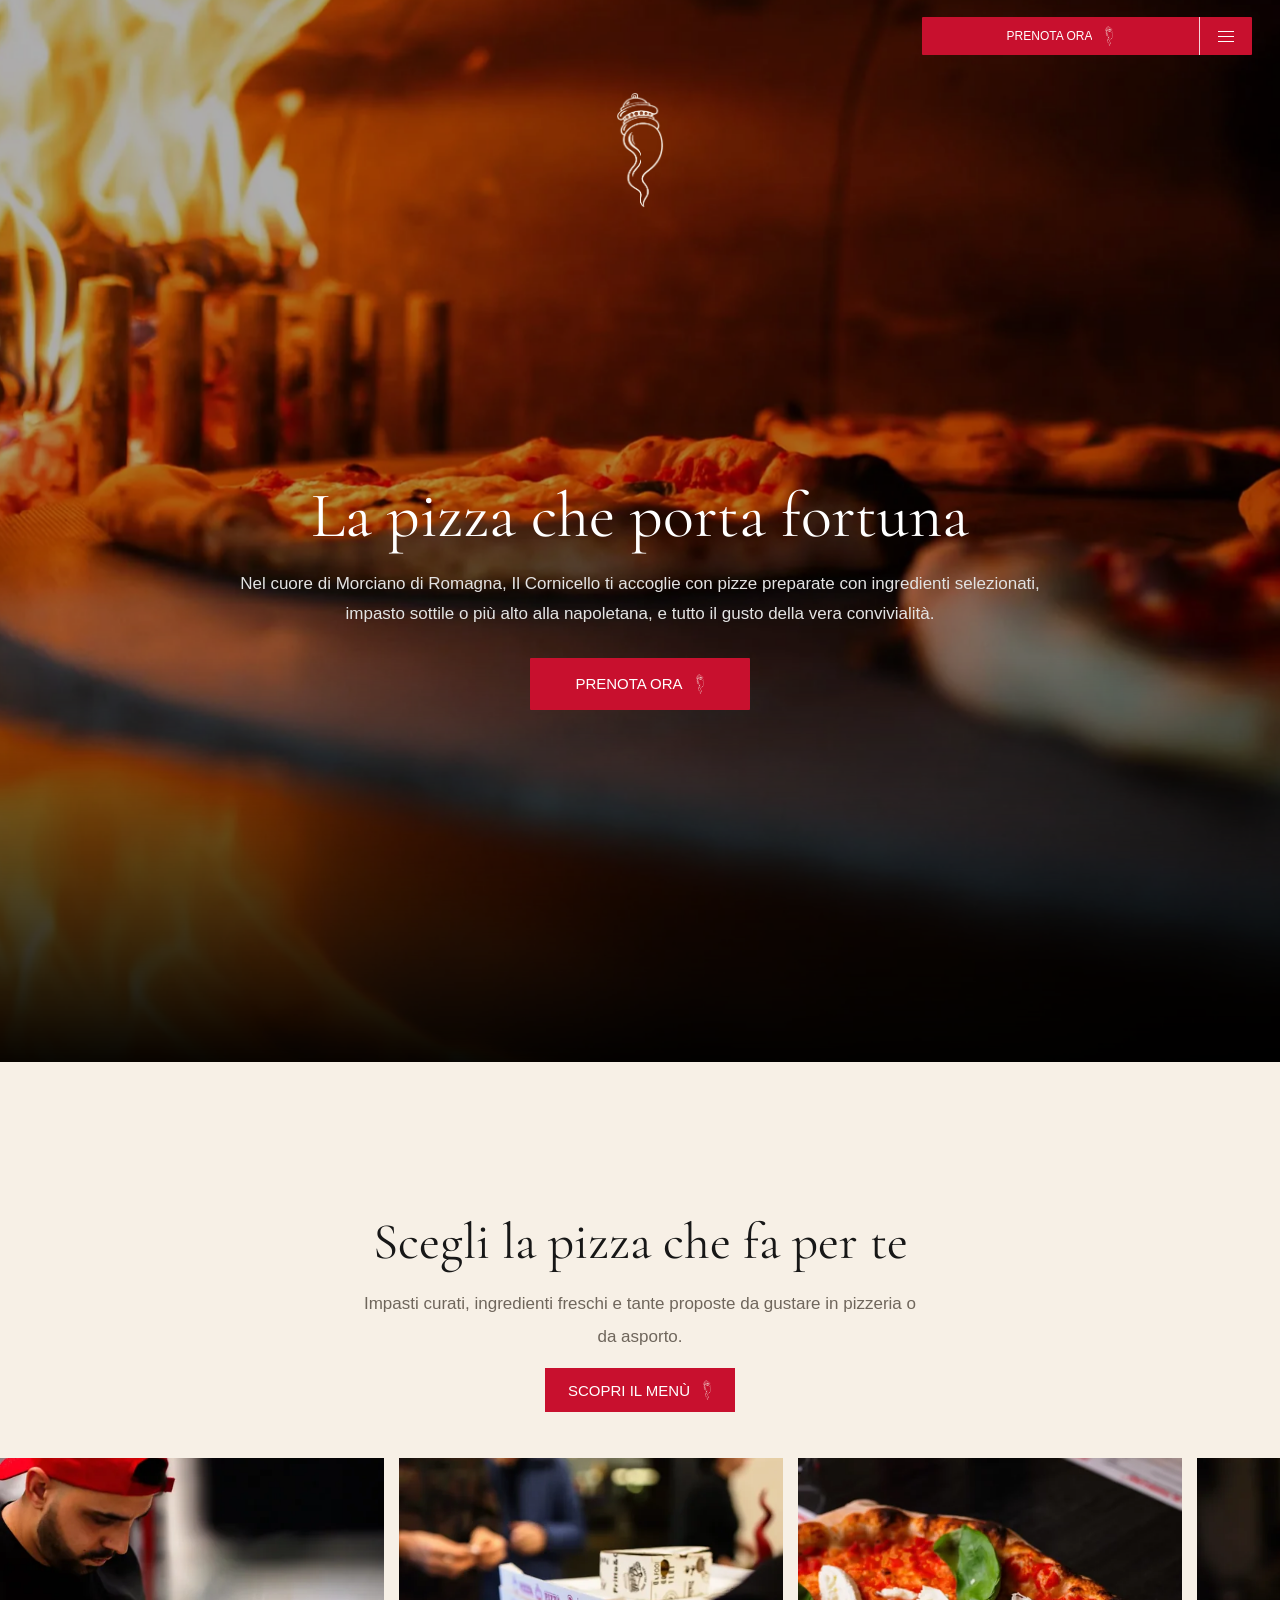
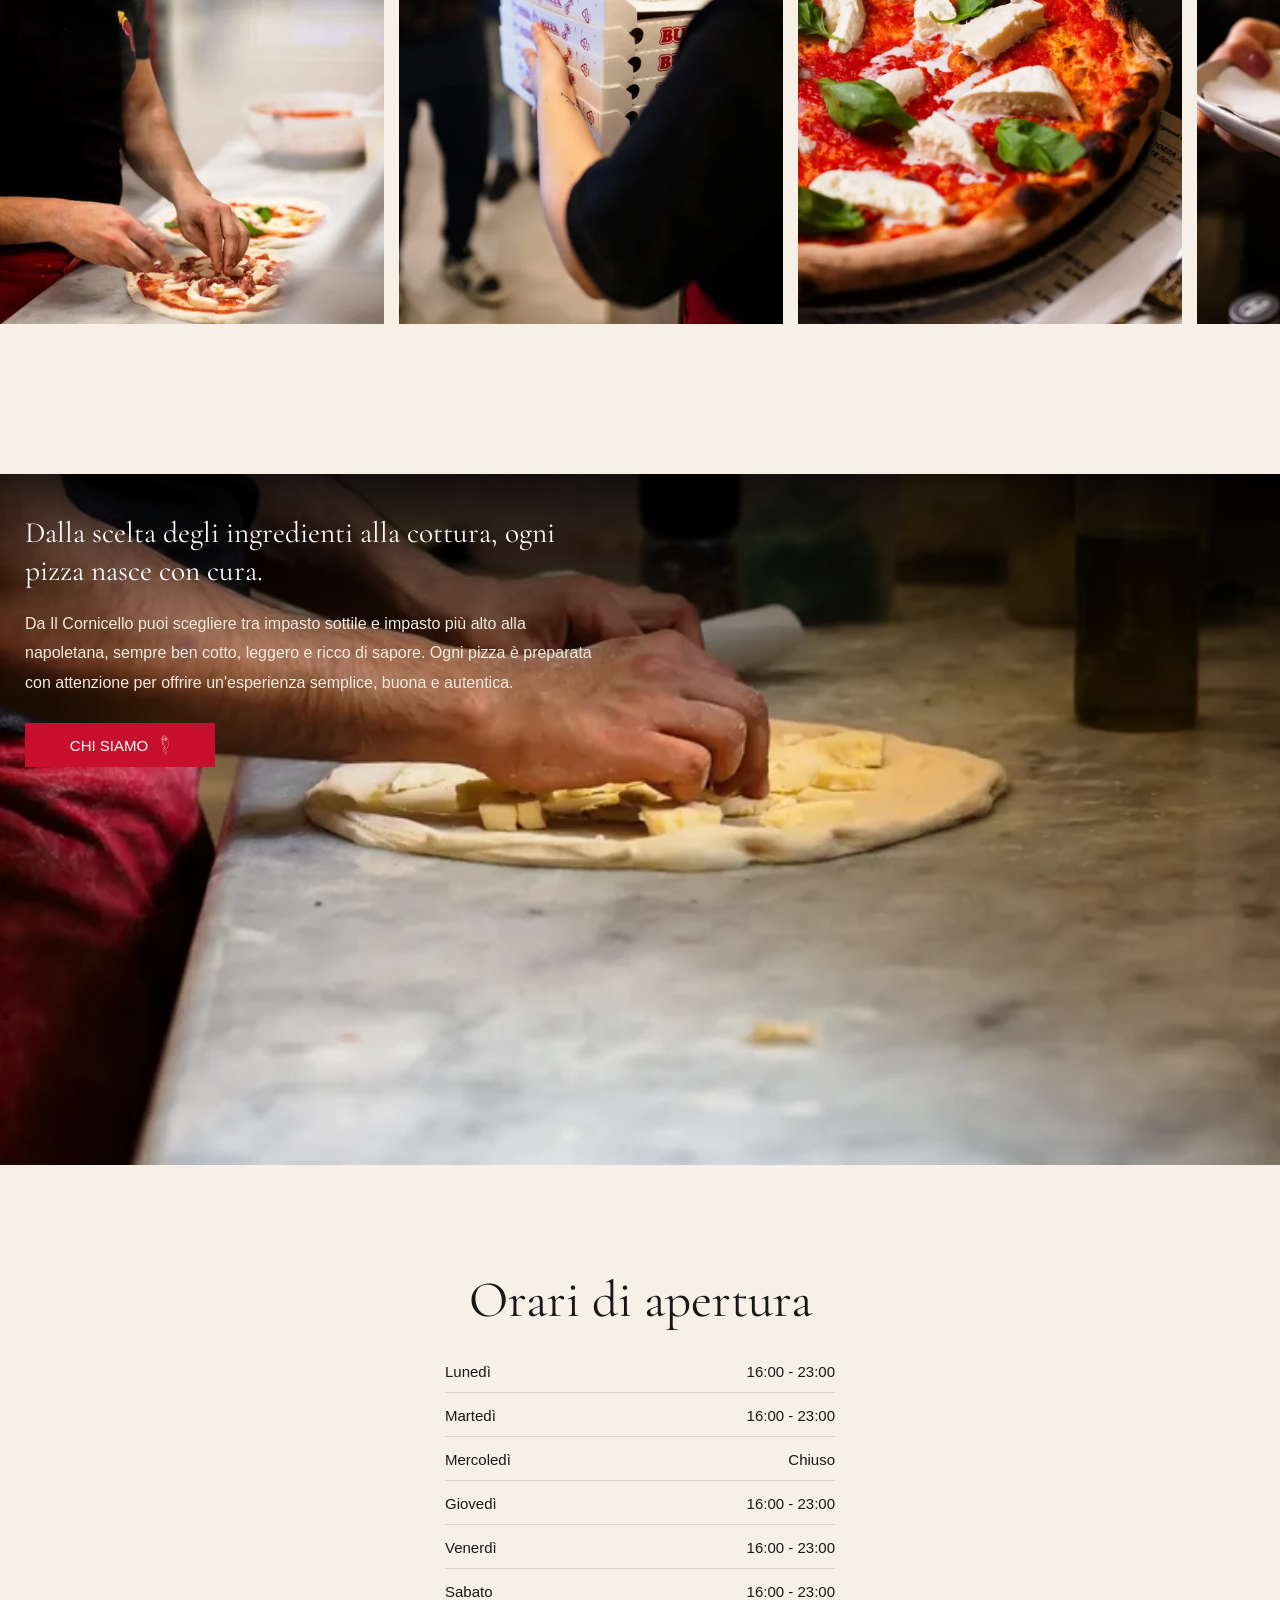
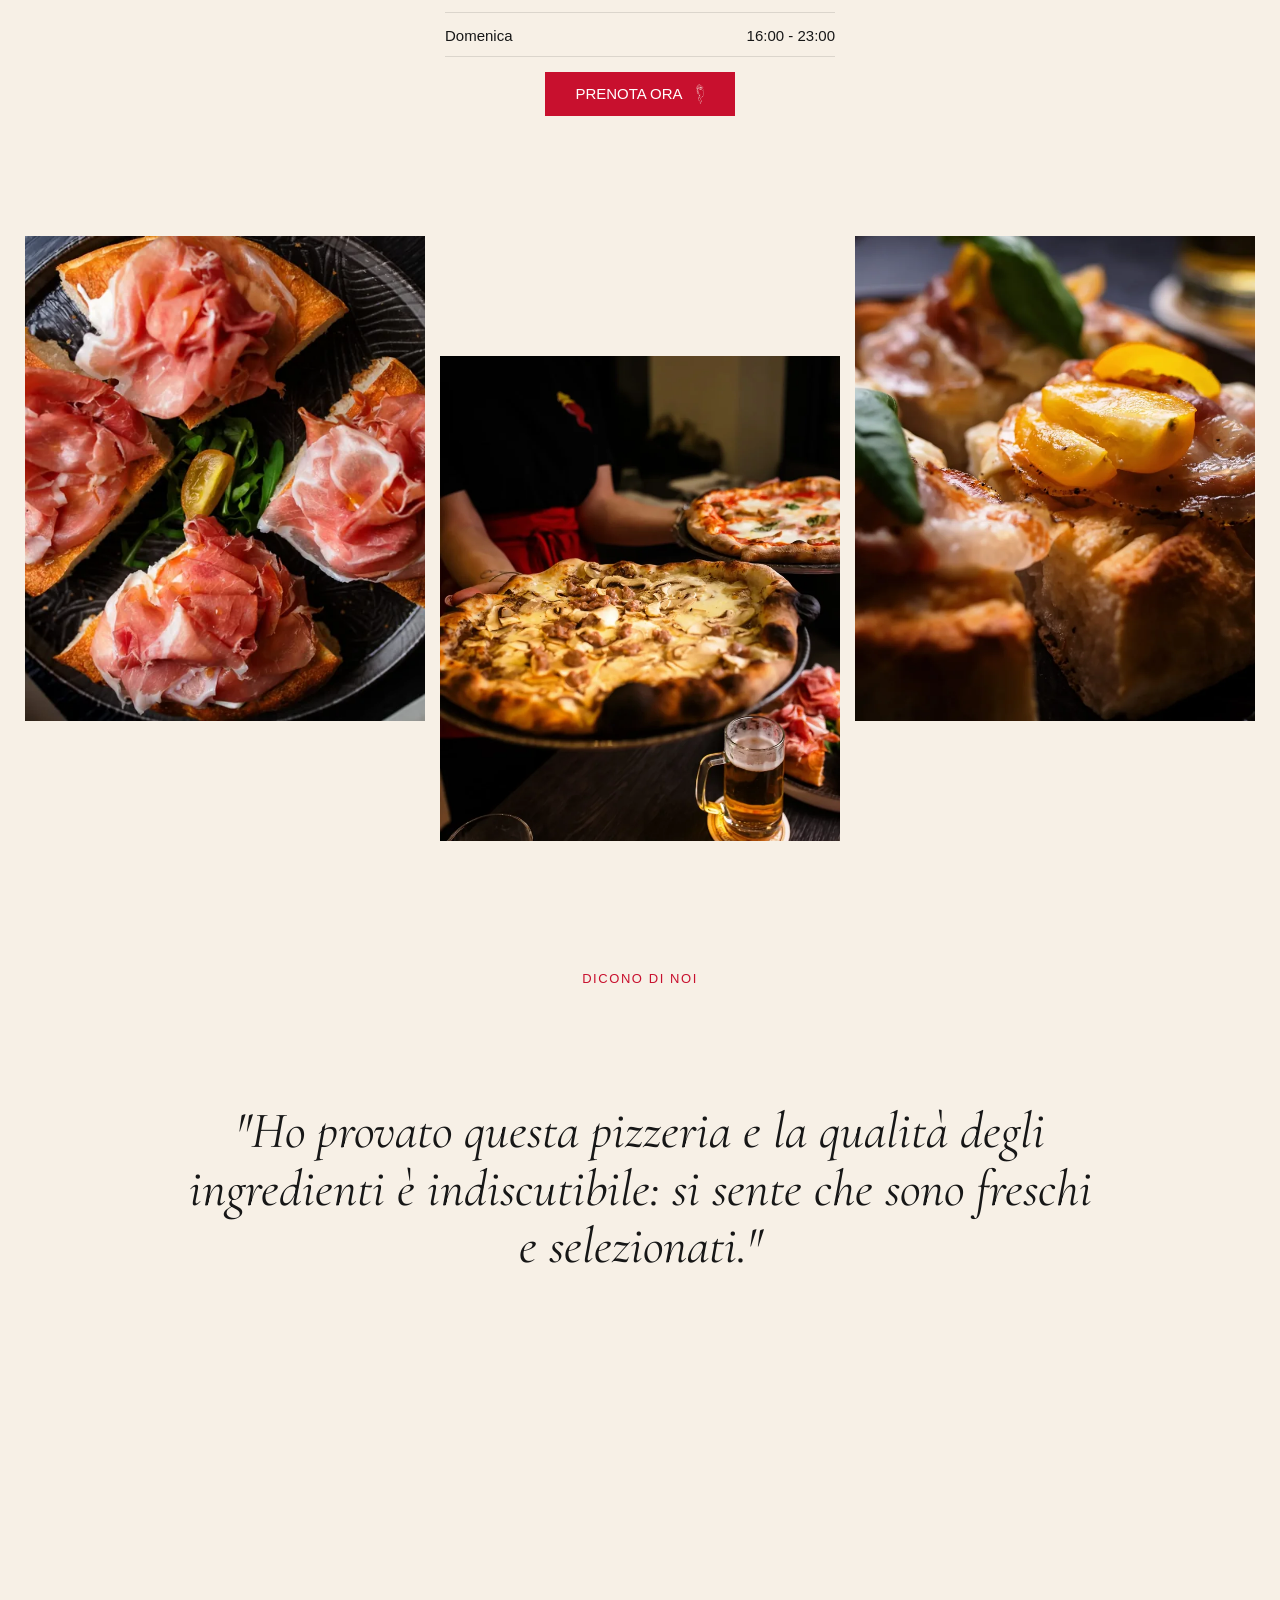
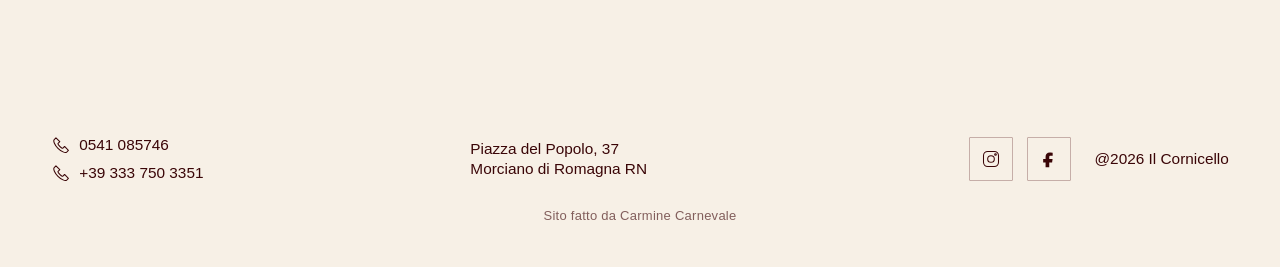
==== commit 8ab5c33a: "Add footer site credit" ====
--- a/index.html
+++ b/index.html
@@ -45,7 +45,7 @@
       <link href="https://fonts.googleapis.com/css2?family=Cormorant+Garamond:wght@400;500&display=swap" rel="stylesheet" />
       <link href="https://api.fontshare.com/v2/css?f[]=author@400&display=swap" rel="stylesheet" />
     </noscript>
-    <link rel="stylesheet" href="styles.css?v=101" />
+    <link rel="stylesheet" href="styles.css?v=102" />
     <script type="application/ld+json">
       {
         "@context": "https://schema.org",
@@ -268,9 +268,10 @@
           </a>
         </nav>
         <p>@2026 Il Cornicello</p>
+        <a class="footer-credit" href="https://wa.me/393501183681" target="_blank" rel="noopener noreferrer">Sito fatto da Carmine Carnevale</a>
       </div>
     </footer>
 
-    <script src="script.js?v=101"></script>
+    <script src="script.js?v=102"></script>
   </body>
 </html>
--- a/styles.css
+++ b/styles.css
@@ -1696,6 +1696,41 @@
   margin: 0;
 }
 
+.footer-minimal .footer-credit {
+  color: rgba(58, 5, 7, 0.62);
+  font-size: 13px;
+  grid-column: 1 / -1;
+  justify-self: center;
+  letter-spacing: 0.02em;
+  margin-top: 2px;
+  position: relative;
+  transition: color 220ms ease, transform 220ms ease;
+}
+
+.footer-credit::after {
+  background: currentColor;
+  bottom: -4px;
+  content: "";
+  height: 1px;
+  left: 0;
+  position: absolute;
+  transform: scaleX(0);
+  transform-origin: center;
+  transition: transform 260ms ease;
+  width: 100%;
+}
+
+.footer-credit:hover,
+.footer-credit:focus-visible {
+  color: var(--red);
+  transform: translateY(-2px);
+}
+
+.footer-credit:hover::after,
+.footer-credit:focus-visible::after {
+  transform: scaleX(1);
+}
+
 .footer-phone {
   align-items: flex-start;
   display: inline-flex;
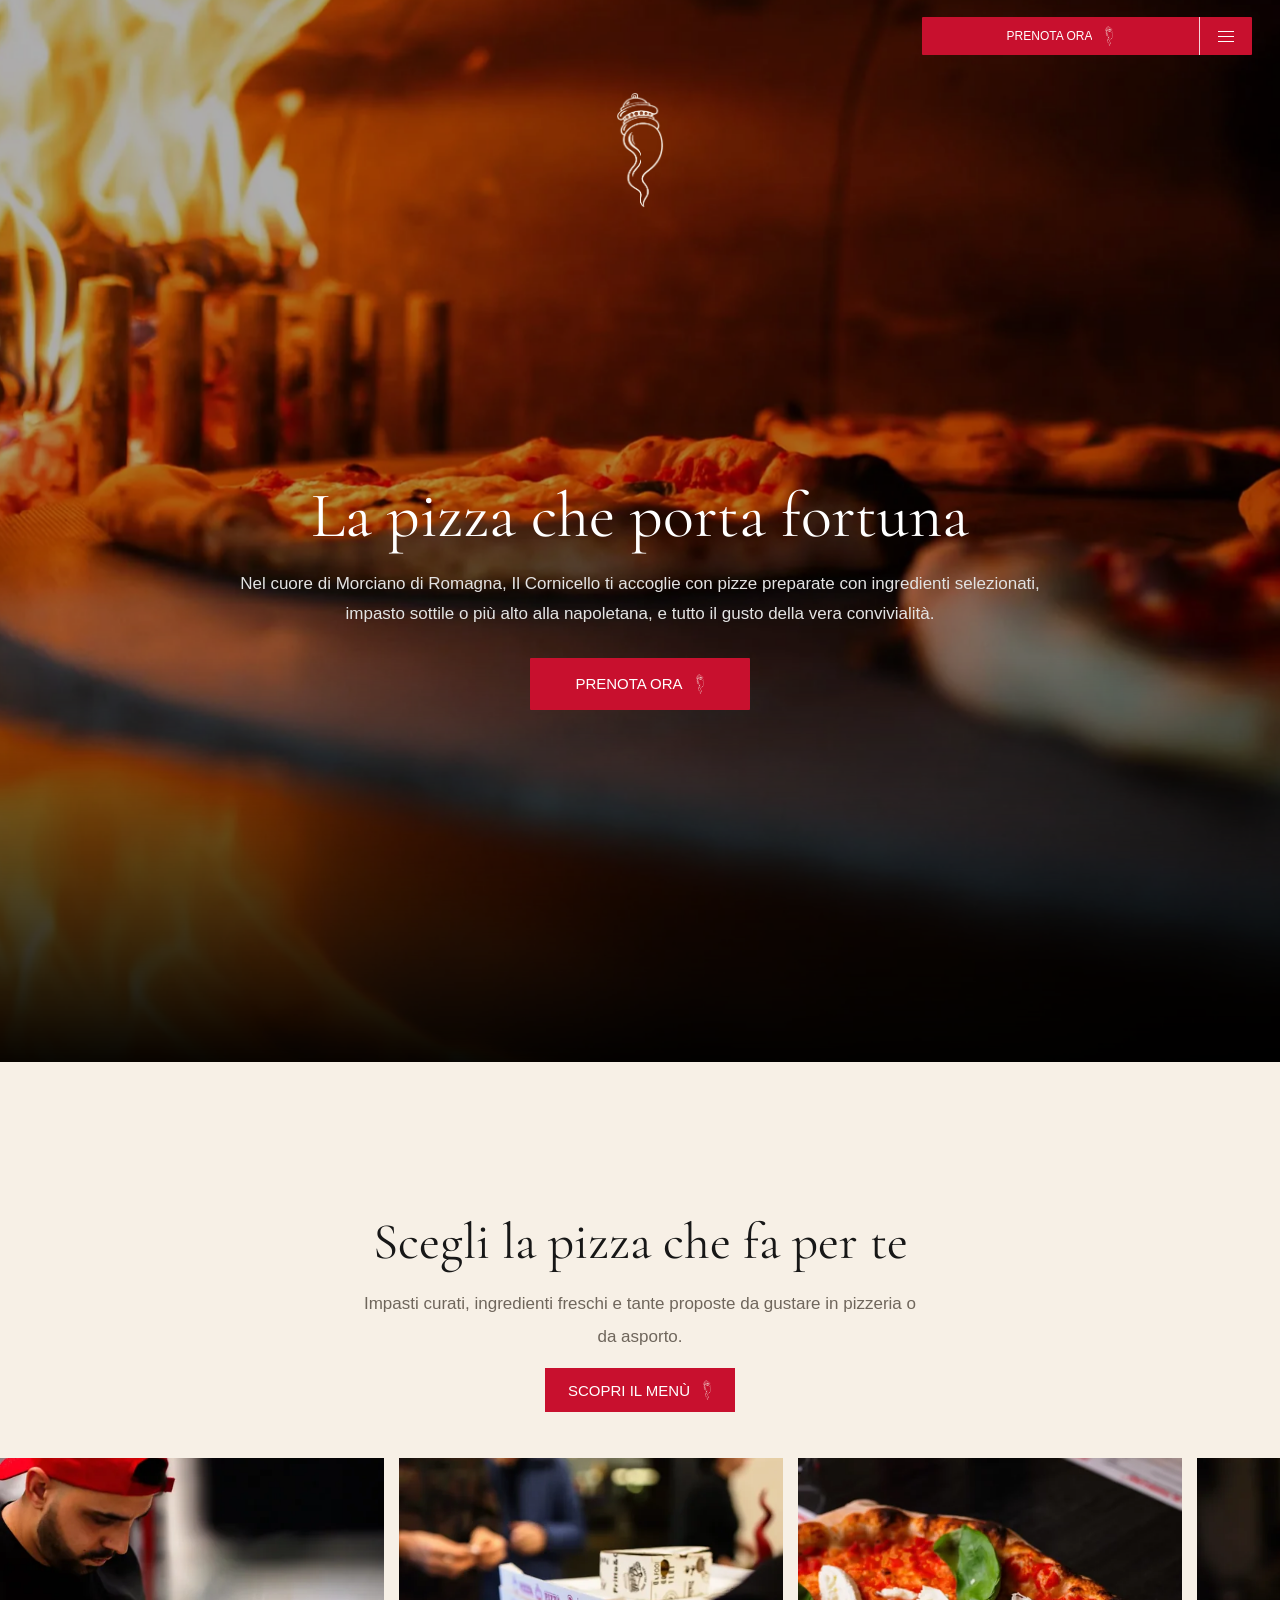
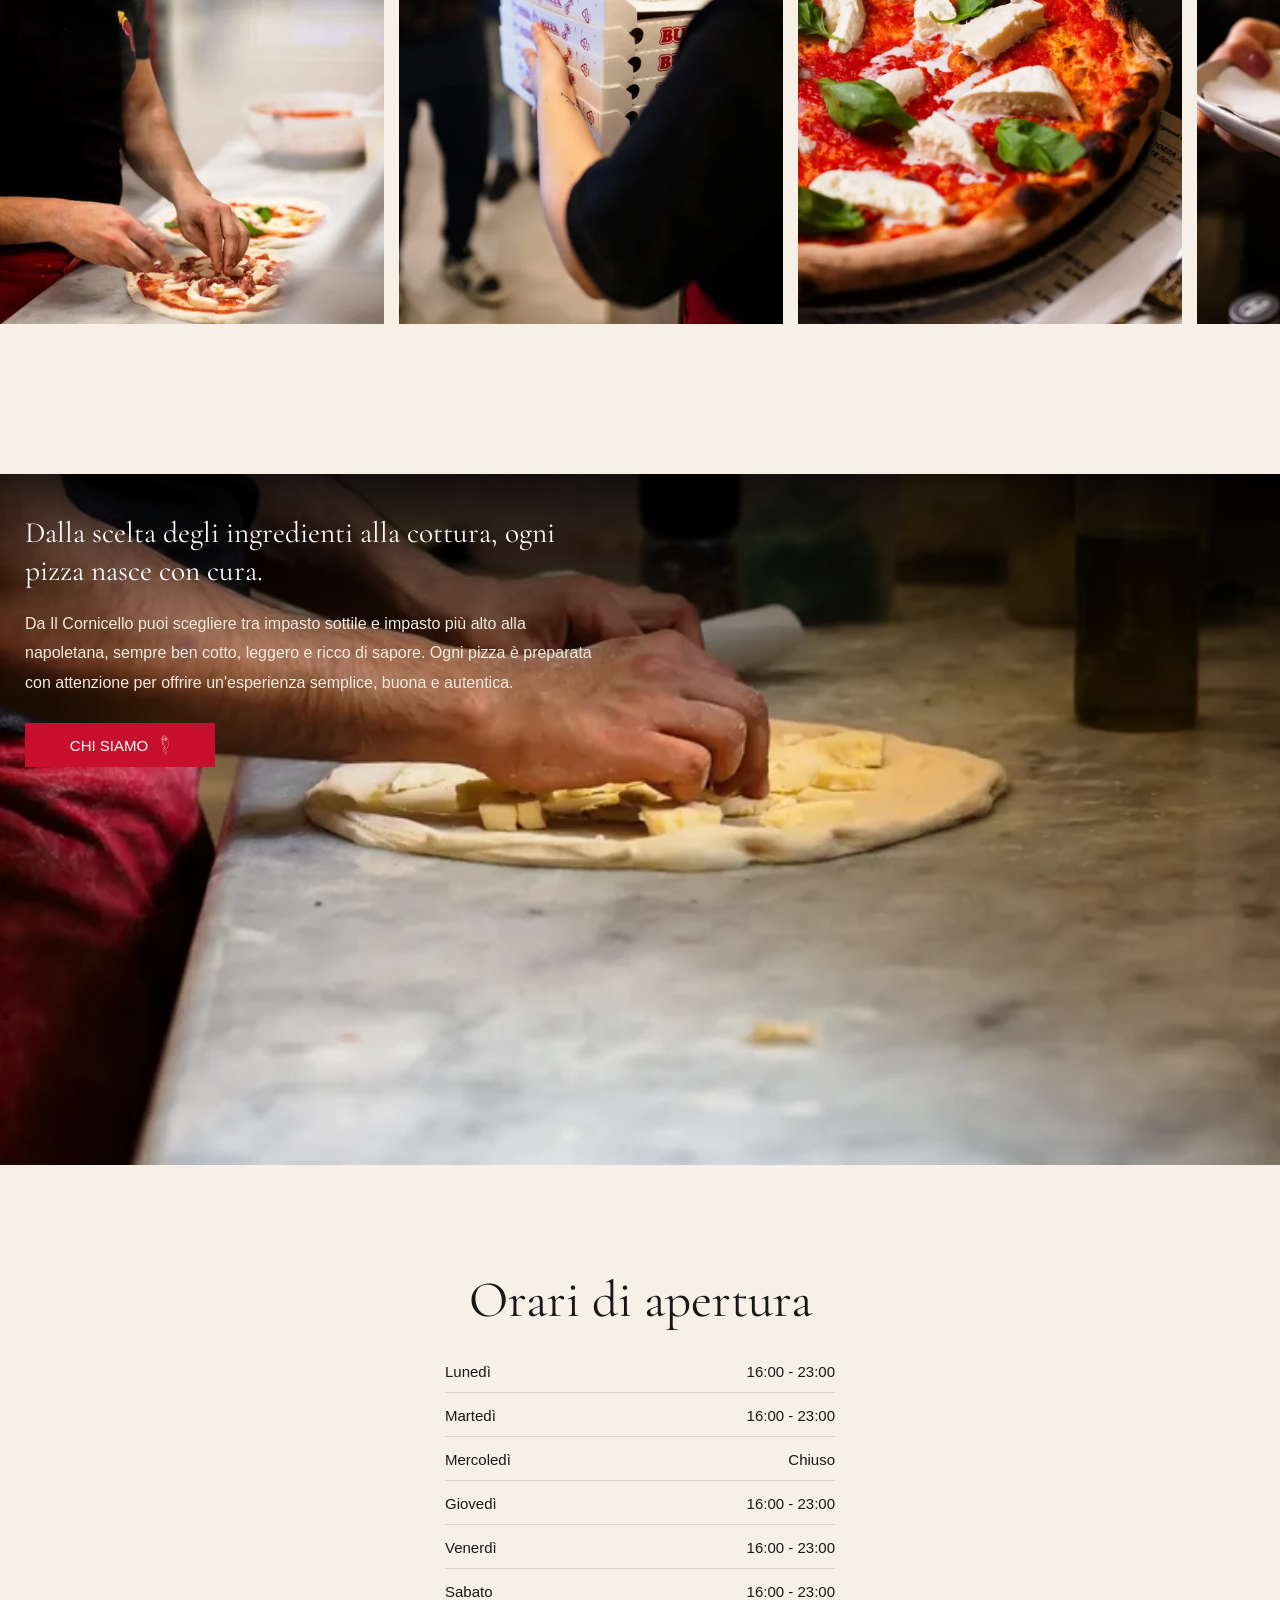
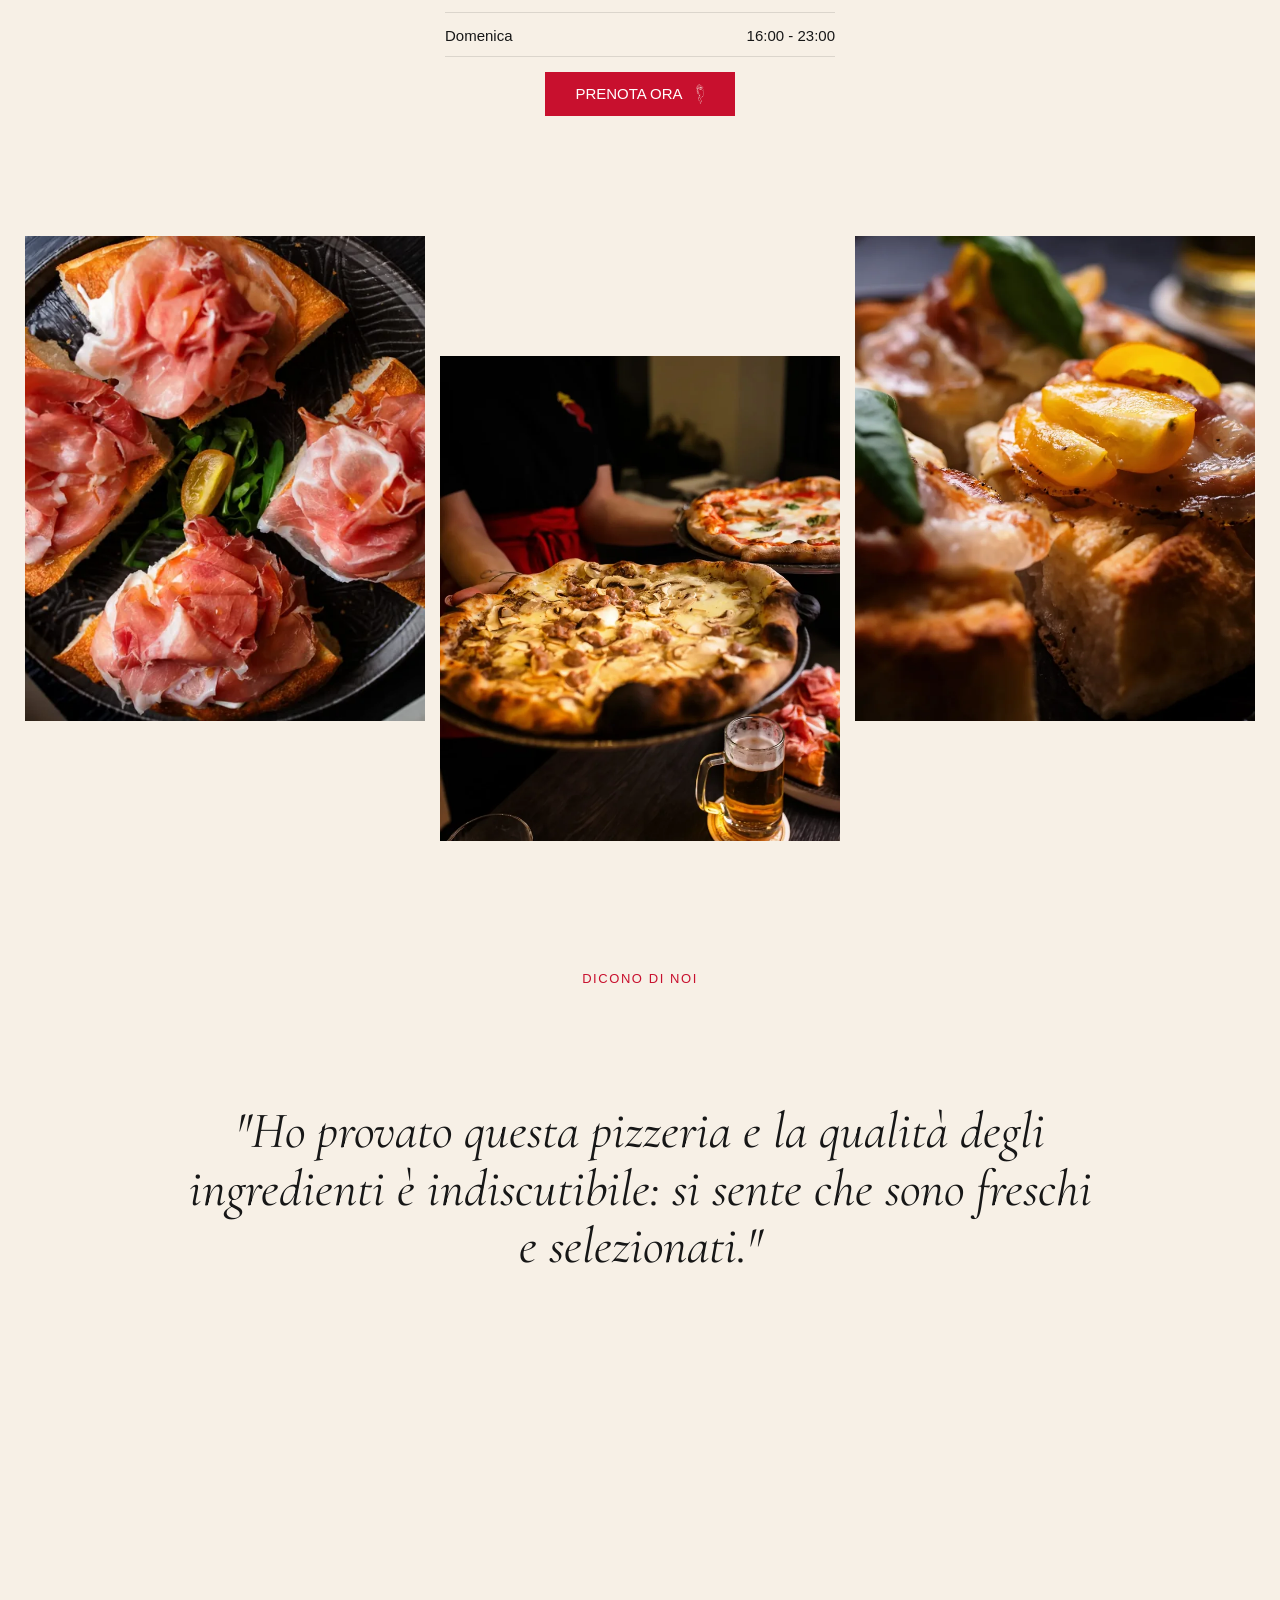
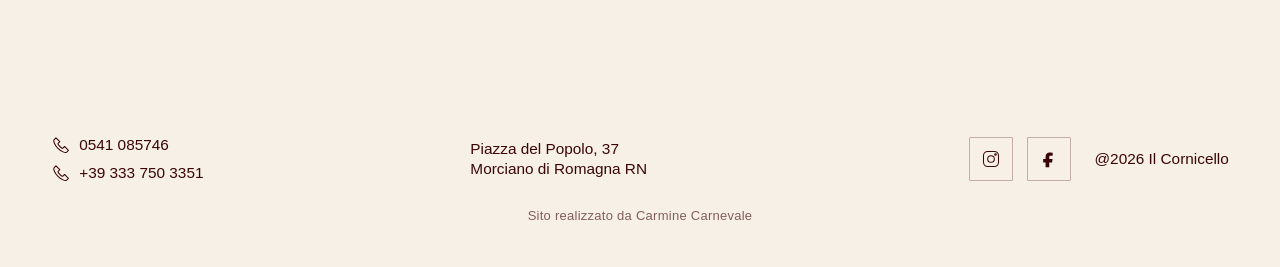
==== commit 5b2b3dbc: "Update footer credit wording" ====
--- a/index.html
+++ b/index.html
@@ -45,7 +45,7 @@
       <link href="https://fonts.googleapis.com/css2?family=Cormorant+Garamond:wght@400;500&display=swap" rel="stylesheet" />
       <link href="https://api.fontshare.com/v2/css?f[]=author@400&display=swap" rel="stylesheet" />
     </noscript>
-    <link rel="stylesheet" href="styles.css?v=102" />
+    <link rel="stylesheet" href="styles.css?v=103" />
     <script type="application/ld+json">
       {
         "@context": "https://schema.org",
@@ -268,10 +268,10 @@
           </a>
         </nav>
         <p>@2026 Il Cornicello</p>
-        <a class="footer-credit" href="https://wa.me/393501183681" target="_blank" rel="noopener noreferrer">Sito fatto da Carmine Carnevale</a>
+        <a class="footer-credit" href="https://wa.me/393501183681" target="_blank" rel="noopener noreferrer">Sito realizzato da Carmine Carnevale</a>
       </div>
     </footer>
 
-    <script src="script.js?v=102"></script>
+    <script src="script.js?v=103"></script>
   </body>
 </html>
